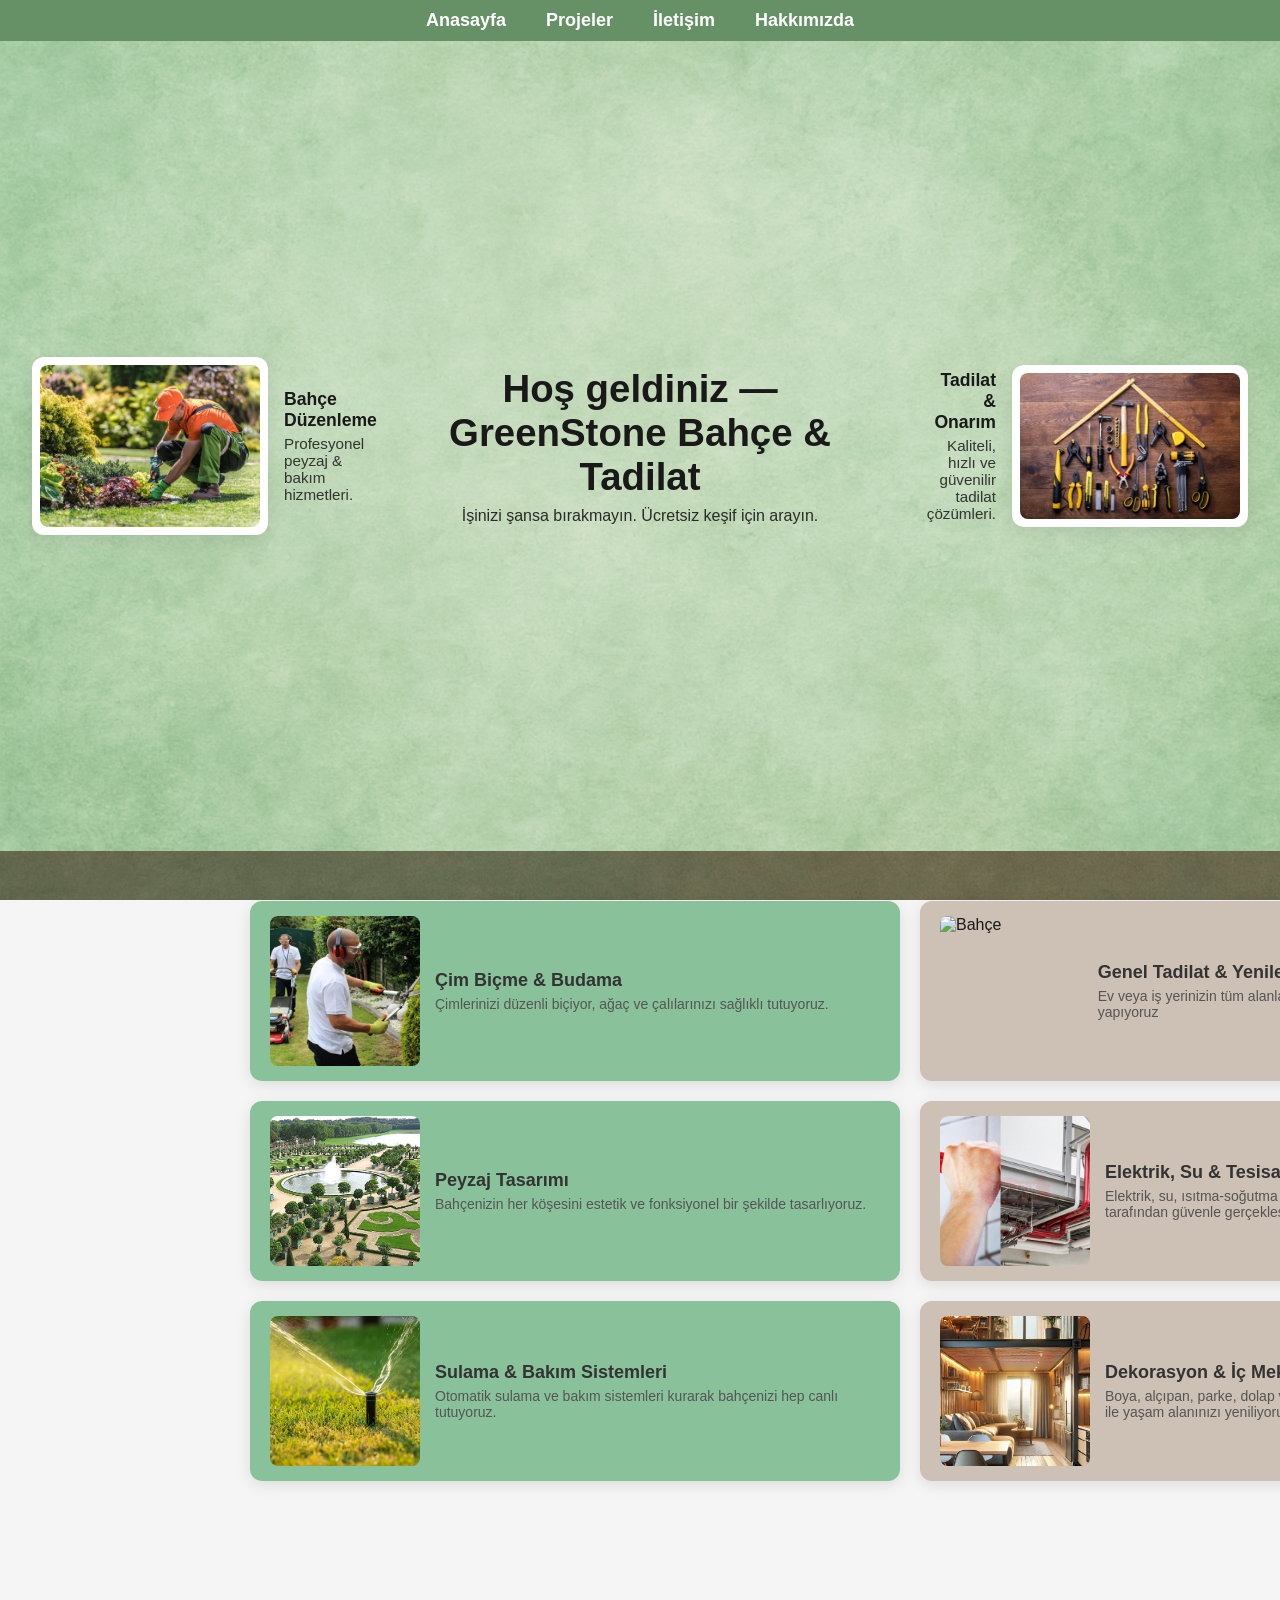
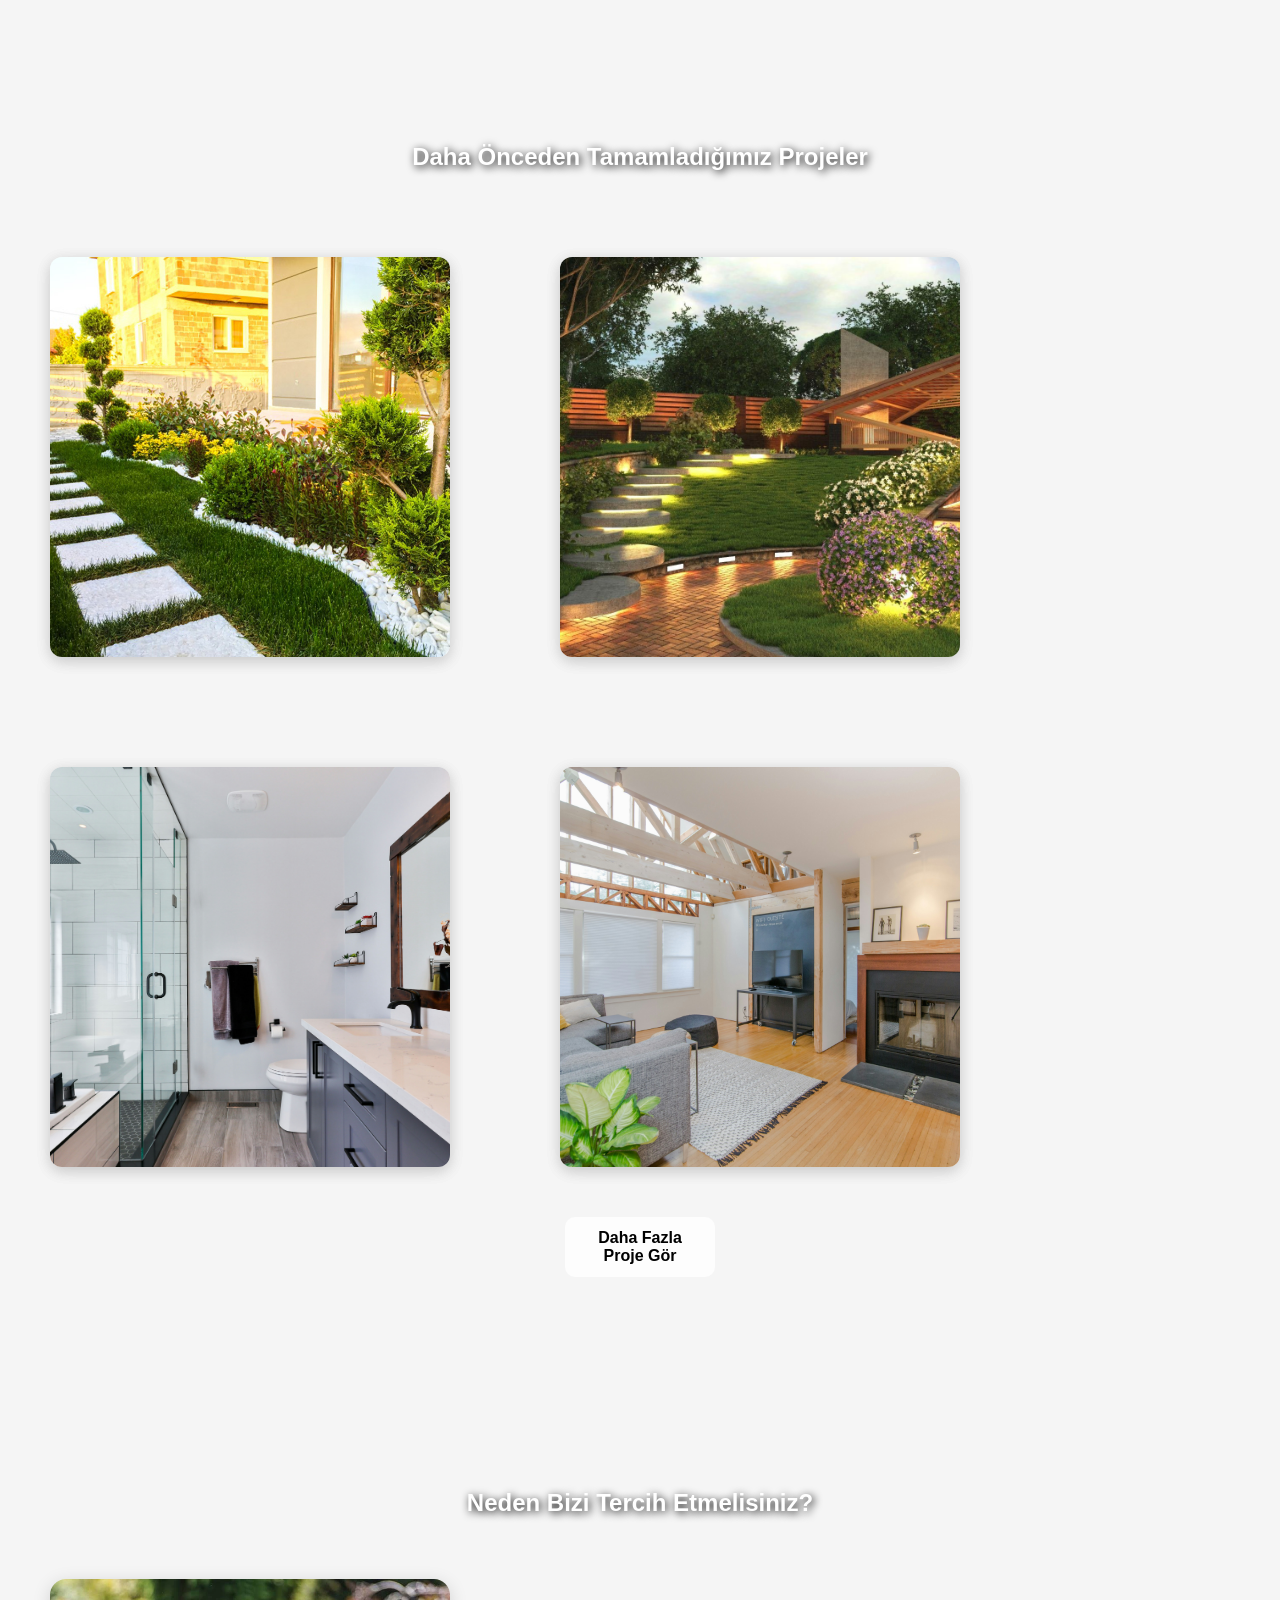
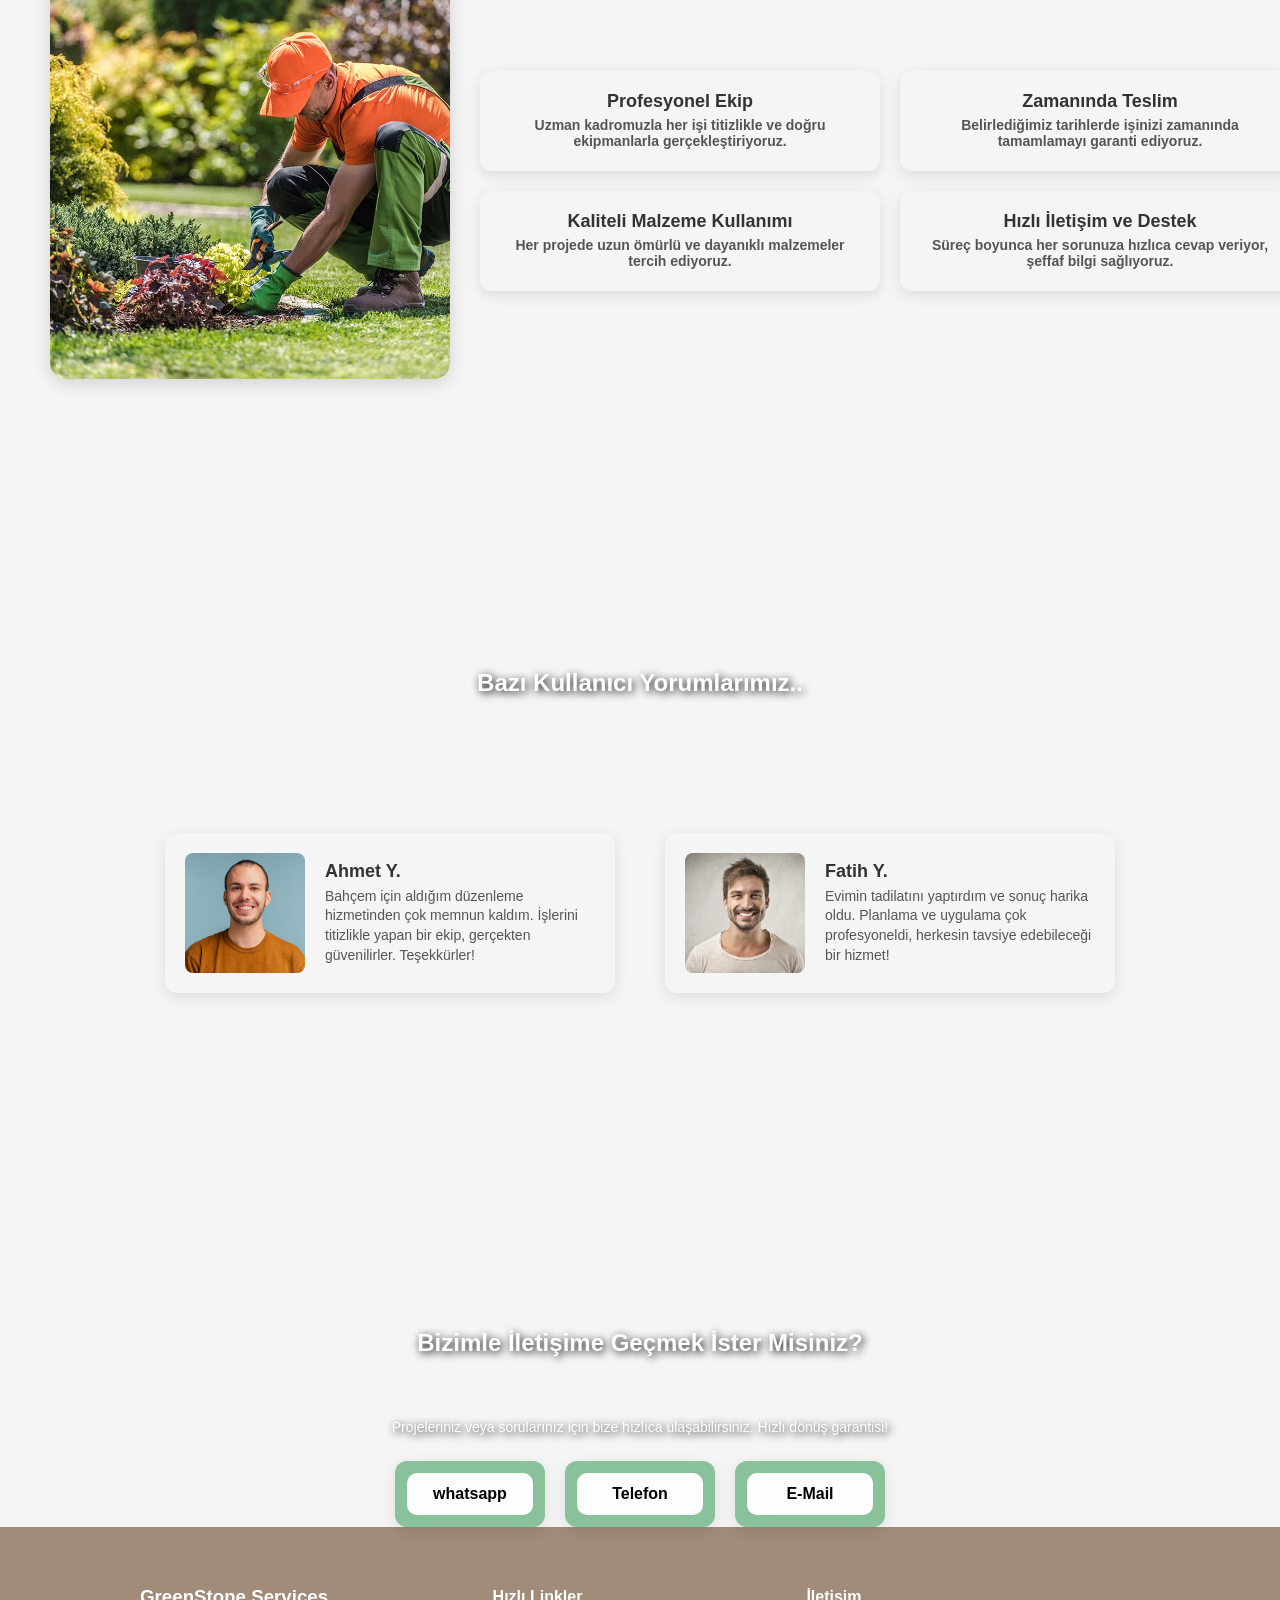
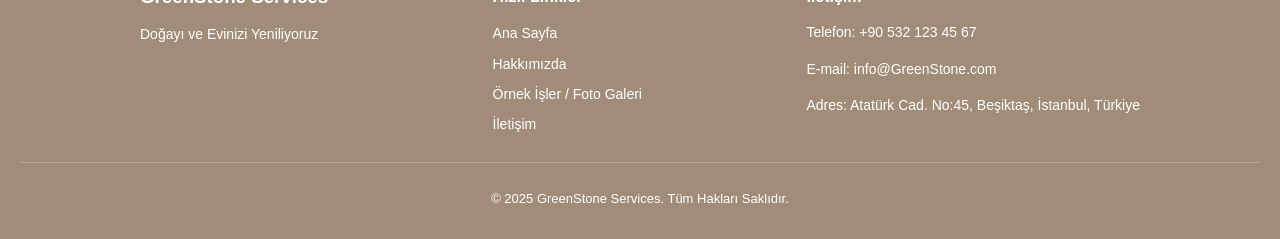
==== Bahcivanlik_Sitesi/index/index.html @ 568b159c "Bahcıvanlık Sitsi Versiyon_1" ====
<!DOCTYPE html>
<html lang="en">
<head>
    <meta charset="UTF-8">
    <meta name="viewport" content="width=device-width, initial-scale=1.0">
    <title>GreenStone Services</title>
    <link rel="stylesheet" href="https://cdnjs.cloudflare.com/ajax/libs/font-awesome/7.0.1/css/all.min.css">
    <link rel="icon" href="images/İcon.png" type="image/x-icon">
    <link rel="stylesheet" href="navigator_bar.css">
    <link rel="stylesheet" href="Giris.css">
    <link rel="stylesheet" href="hizmetler.css">
    <link rel="stylesheet" href="Projeler.css">
    <link rel="stylesheet" href="nedenbiz.css">
    <link rel="stylesheet" href="yorumlar.css">
    <link rel="stylesheet" href="iletisim.css">
    <style>
        body.vucut {
            
            background-image: url(images/AI_3.png);
            background-size: cover;
            background-position: center;
            background-repeat:repeat;
            background-attachment: fixed;
            margin: 0;
            font-family: 'Segoe UI', sans-serif;
            height: auto;      /* veya min-height: 100%; */
            overflow-y: auto;  /* dikey scroll aktif */
        }
        
        

        
        .site-footer {
            background-color: rgb(160, 140, 120); /* Açık kahve/gri ton */
            color: #fff;
            padding: 40px 20px 20px 20px;
            font-family: Arial, sans-serif;
        }

        .footer-container {
            display: flex;
            justify-content: space-between;
            flex-wrap: wrap;
            gap: 30px;
            max-width: 1000px;
            margin: 0 auto;
        }

        .footer-col h3, .footer-col h4 {
            margin-bottom: 15px;
        }
        .footer-col p, .footer-col li a {
            color: #fff;
            font-size: 14px;
            line-height: 1.6;
            text-decoration: none;
        }
        .footer-col ul {
            list-style: none;
            padding: 0;
        }
        .footer-col ul li {
            margin-bottom: 8px;
        }

        .footer-col ul li a:hover {
            color: rgb(34, 139, 34); /* Yeşil hover */
            transition: 0.3s;
        }

        .footer-bottom {
            text-align: center;
            margin-top: 10px;
            font-size: 13px;
            border-top: 1px solid rgba(255,255,255,0.2);
            padding-top: 15px;
        }
        


    
        @media (max-width: 768px) {
            .footer-container {
                flex-direction: column;
                align-items: center;
                text-align: center;
            }
        }

        @media (max-width: 768px) {
            .ana_menu {
                flex-direction: column;
                gap: 20px;
                padding: 20px;
            }
            .kutu_container {
                flex-direction: column;
                align-items: center;
            }
        }

        .giris_containerlar{
            display: flex;
            justify-content: space-between;
            padding: 50px 100px 50px 100px;
        }

        .resimler_giris{
            display: flex;
            width: 800px;
            background-color: black;
        }

        .resimler_giris img{
            width: 600px;
        }
        .resimler_giris p{
            font-size: 18px;
        }

        
        
        
        
    </style>
</head>
<body class="vucut">

    <header class="hero2">
    <div class="ana_menu_div">
        <nav class="ana_menu">
        <a href="index.html" class="ana_menu_linkler"> Anasayfa</a>
        <a href="urunler.html" class="ana_menu_linkler"> Projeler</a>
        <a href="siparis.html" class="ana_menu_linkler"> İletişim</a>
        <a href="hakkimizda.html" class="ana_menu_linkler"> Hakkımızda</a>
        </nav>
    </div>
    </header>

    <header class="hero">
    <div class="side side--left">
      <div class="image-wrap">
        <img src="images/Bahcıvan.png" alt="Sol fotoğraf">
      </div>
      <div class="text-wrap">
        <h2>Bahçe Düzenleme</h2>
        <p>Profesyonel peyzaj & bakım hizmetleri.</p>
      </div>
    </div>

    <div class="center-content">
      <!-- İsterseniz ortada logo veya welcome metni koyabilirsiniz -->
      <h1>Hoş geldiniz — GreenStone Bahçe & Tadilat</h1>
      <p>İşinizi şansa bırakmayın. Ücretsiz keşif için arayın.</p>
    </div>

    <div class="side side--right">
      <div class="text-wrap">
        <h2>Tadilat & Onarım</h2>
        <p>Kaliteli, hızlı ve güvenilir tadilat çözümleri.</p>
      </div>
      <div class="image-wrap">
        <img src="images/Tadilat_1.jpg" alt="Sağ fotoğraf">
      </div>
    </div>
  </header>
    
    
    <div class="hizmetler_container">

    
    <div class="hizmetler">
        <!-- Soldaki kartlar -->
        <div class="hizmet_karti">
            <img src="images/PeyzajBahce-Bakim-Hizmetleri.jpg" alt="Bahçe" class="hizmet_icon">
            <div class="hizmet_aciklama">
                <h3>Çim Biçme & Budama</h3>
                <p>Çimlerinizi düzenli biçiyor, ağaç ve çalılarınızı sağlıklı tutuyoruz.</p>
            </div>
        </div>

        <div class="hizmet_karti">
            <img src="images/PeyzajTasarım.jpg" alt="Tadilat" class="hizmet_icon">
            <div class="hizmet_aciklama">
                <h3>Peyzaj Tasarımı</h3>
                <p>Bahçenizin her köşesini estetik ve fonksiyonel bir şekilde tasarlıyoruz.</p>
            </div>
        </div>

        <div class="hizmet_karti">
            <img src="images/SulamaBakım.jpg" alt="Tasarım" class="hizmet_icon">
            <div class="hizmet_aciklama">
                <h3>Sulama & Bakım Sistemleri</h3>
                <p>Otomatik sulama ve bakım sistemleri kurarak bahçenizi hep canlı tutuyoruz.</p>
            </div>
        </div>
    </div>

    <div class="hizmetler2">
        <!-- Sağdaki kartlar -->
        <div class="hizmet_karti2">
            <img src="images/GenelTadilat.jpg" class="hizmet_icon" alt="Bahçe">
            <div class="hizmet_aciklama">
                <h3>Genel Tadilat & Yenileme</h3>
                <p>Ev veya iş yerinizin tüm alanlarında tadilat ve yenileme çalışmaları yapıyoruz</p>
            </div>
        </div>

        <div class="hizmet_karti2">
            <img src="images/ElektrikSuTesisat.jpg" class="hizmet_icon" alt="Tadilat">
            <div class="hizmet_aciklama">
                <h3>Elektrik, Su & Tesisat İşleri</h3>
                <p>Elektrik, su, ısıtma-soğutma ve diğer tesisat işleri profesyonel ekibimiz tarafından güvenle gerçekleştirilir.</p>
            </div>
        </div>

        <div class="hizmet_karti2">
            <img src="images/Dekorasyon & İç Mekan Düzenleme.jpg" class="hizmet_icon" alt="Tasarım">
            <div class="hizmet_aciklama">
                <h3>Dekorasyon & İç Mekan Düzenleme</h3>
                <p>Boya, alçıpan, parke, dolap ve raf montajı gibi iç mekan düzenlemeleri ile yaşam alanınızı yeniliyoruz.</p>
            </div>
        </div>
    </div>

    

</div>
    <div style="text-align: center;">
    <p class="dahaoncetamamladıgımız">Daha Önceden Tamamladığımız Projeler</p>
    </div>
    <div class="TamamlananProjeler">
        <div class="projeler">
            <img src="images/TamamlananProje_1.jpg" alt="">
        </div>
        <div class="projeler">
            <img src="images/Tamamlanan_Projeler_2.jpg" alt="">
        </div>
        <div class="projeler">
            <img src="images/Tamamlanan_Proje_3.jpg" alt="">
        </div>
        <div class="projeler">
            <img src="images/tamamlanan_Proje_4.jpg" alt="">
        </div>

    </div>
    <button class="fotogaleri_button">
        Daha Fazla Proje Gör
    </button>

    <div style="text-align: center;">
        <div class="nedenbiztxt">
            Neden Bizi Tercih Etmelisiniz?
        </div>
    </div>


    <div class="hizmet-alani">

    <div class="sol-resim">
        <img src="images/Bahcıvan.png" alt="">
    </div>

    <div class="orta-hizmetler">
        <div class="hizmet">
            <h3>Profesyonel Ekip</h3>
            <p>Uzman kadromuzla her işi titizlikle ve doğru ekipmanlarla gerçekleştiriyoruz.</p>
        </div>
        <div class="hizmet">
            <h3>Zamanında Teslim</h3>
            <p>Belirlediğimiz tarihlerde işinizi zamanında tamamlamayı garanti ediyoruz.</p>
        </div>
        <div class="hizmet">
            <h3>Kaliteli Malzeme Kullanımı</h3>
            <p>Her projede uzun ömürlü ve dayanıklı malzemeler tercih ediyoruz.</p>
        </div>
        <div class="hizmet">
            <h3>Hızlı İletişim ve Destek</h3>
            <p>Süreç boyunca her sorunuza hızlıca cevap veriyor, şeffaf bilgi sağlıyoruz.</p>
        </div>
    </div>

    <div class="sag-resim">
        <img src="images/tamirci2.jpg" alt="">
    </div>
     </div>

    <div style="text-align: center;">
        <div class="yorumlar_txt">
            <p>Bazı Kullanıcı Yorumlarımız..</p>
        </div>
    </div>

    <div class="yorum_Konteyner">
     
    <div class="yorumlar">
        <img src="images/Yorumcu1.png" alt="">
        <div class="yorumlar_aciklama">
            <h3>Ahmet Y.</h3>
            <p>Bahçem için aldığım düzenleme hizmetinden çok memnun kaldım. İşlerini titizlikle yapan bir ekip, gerçekten güvenilirler. Teşekkürler!</p>
        </div>
    </div>

    <div class="yorumlar">
        <img src="images/yorumcu2.jpg" alt="">
        <div class="yorumlar_aciklama">
            <h3>Fatih Y.</h3>
            <p>Evimin tadilatını yaptırdım ve sonuç harika oldu. Planlama ve uygulama çok profesyoneldi, herkesin tavsiye edebileceği bir hizmet!</p>
        </div>
    </div>

    </div>
    
    <div style="text-align: center;">
        <div class="yorumlar_txt">
            <p>Bizimle İletişime Geçmek İster Misiniz?</p>
        </div>   
    </div>
    <div style="text-align: center;">
        <div class="iletisimtxt">
            <p>Projeleriniz veya sorularınız için bize hızlıca ulaşabilirsiniz. Hızlı dönüş garantisi!</p>
        </div>   
    </div>
    <div class="butonlar_container">
        <div class="buton">
            <button class="iletisimbutonu"><a href=""><i class="fa-brands fa-whatsapp"></i>whatsapp</a></button>
        </div>
        <div class="buton">
            <button class="iletisimbutonu"><a href=""><i class="fa-solid fa-phone"></i>Telefon</a></button>
        </div>
        <div class="buton">
            <button class="iletisimbutonu"><a href=""><i class="fa-regular fa-envelope"></i>E-Mail </a> </button>
        </div>
    </div>  
    
    <footer class="site-footer">
    <div class="footer-container">

        <div class="footer-col">
            <h3>GreenStone Services</h3>
            <p>Doğayı ve Evinizi Yeniliyoruz</p>
        </div>

        <div class="footer-col">
            <h4>Hızlı Linkler</h4>
            <ul>
                <li><a href="#">Ana Sayfa</a></li>
                <li><a href="#">Hakkımızda</a></li>
                <li><a href="#">Örnek İşler / Foto Galeri</a></li>
                <li><a href="#">İletişim</a></li>
            </ul>
        </div>

        <div class="footer-col">
            <h4>İletişim</h4>
            <p>Telefon: +90 532 123 45 67</p>
            <p>E-mail: info@GreenStone.com</p>
            <p>Adres: Atatürk Cad. No:45, Beşiktaş, İstanbul, Türkiye</p>
        </div>

    </div>

    <div class="footer-bottom">
        <p>© 2025 GreenStone Services. Tüm Hakları Saklıdır.</p>
    </div>
</footer>

</body>
</html>
---- Bahcivanlik_Sitesi/index/navigator_bar.css ----
.hero2{
               
                background-color: rgb(102, 145, 102);
                width: 100%;
                background-size: cover;
                background-position: center;
                background-repeat: no-repeat;
        }
        .ana_menu_div {
        max-width: 1200px;  /* içerik genişliği */
        margin: 0 auto;     /* ortala */
        padding: 10px 0;    /* üst-alt boşluk */
        display: flex;
        justify-content: center;
        }

        .ana_menu {
        display: flex;
        gap: 40px;
        background: none;   /* tablo kutu arka planını kaldırdık */
        border: none;
        }

        .ana_menu_linkler {
        color: white;
        text-decoration: none;
        font-weight: bold;
        font-size: 18px;
        display: flex;
        align-items: center;
        gap: 8px;
        transition: color 0.3s;
        }

        .ana_menu_linkler:hover {
        color: green;
        }
---- Bahcivanlik_Sitesi/index/Giris.css ----
/* styles.css - temel stiller */
:root{
  --side-width: 320px; /* yan fotoğraf alanı genişliği (masaüstü) */
  --mobile-break: 820px;
  --hero-height: 90vh;
  --gap: 24px;
  --bg: #f5f5f5;
}

*{box-sizing: border-box}
body{
  margin:0;
  font-family: system-ui, -apple-system, "Segoe UI", Roboto, "Helvetica Neue", Arial;
  background: var(--bg);
  color: #191919;
}


/* Giriş bölümünün arka plan resmi */
.hero{
  display: grid;
  grid-template-columns: var(--side-width) 1fr var(--side-width);
  align-items: center;
  height: var(--hero-height);
  gap: var(--gap);
  padding: 2rem;

  /* ARKA PLAN: senin için üretilen yeşil doku */
  background-image: url(images/Giris\,AI.png);
  background-size: cover;
  background-position: center;
  background-repeat: no-repeat;
}


/* Ortadaki içerik */
.center-content{
  text-align: center;
  padding: 1rem;
}
.center-content h1{
  margin:0 0 .5rem 0;
  font-size: clamp(1.6rem, 3.5vw, 2.4rem);
}
.center-content p{ margin:0; opacity:.9 }

/* Her iki yanın ortak düzeni */
.side{
  display: flex;
  align-items: center;
  gap: 1rem;
  height: 100%;
}

/* Sol taraf: resim-sol, yazı-sağ olacak şekilde */
.side--left{
  justify-content: flex-start; /* solda başlat */
}
.side--right{
  justify-content: flex-end; /* sağda başlat */
  direction: ltr; /* metin yönü normal olsun */
}

/* Resim sarıcı: beyaz arka plan, biraz gölge, yuvarlatılmış köşe */
.image-wrap{
  background: #fff;
  padding: 8px;
  border-radius: 12px;
  box-shadow: 0 6px 20px rgba(0,0,0,0.08);
  display: inline-flex;
  align-items: center;
  justify-content: center;
  max-width: 100%;
}

/* Resmi boyutlandırma: kutunun genişliğine göre ayarlı */
.image-wrap img{
  display:block;
  width: 220px;         /* isterseniz küçültüp büyütün */
  height: auto;
  border-radius: 8px;
  object-fit: cover;
}

/* Yazı kutusu: ortalanmış ve metin sağ/sol hizası */
.side .text-wrap{
  max-width: calc(var(--side-width) - 140px);
}
.side--left .text-wrap{ text-align: left; }
.side--right .text-wrap{ text-align: right; }

/* Başlık/paragraf stilleri */
.side .text-wrap h2{ margin:0 0 .25rem 0; font-size: 1.1rem; }
.side .text-wrap p{ margin:0; font-size: .95rem; opacity:.85 }

/* Responsive: küçük ekranlarda foto + metin alt alta dizilir */
@media (max-width: 820px){
  .hero{
    grid-template-columns: 1fr;
    height: auto;
    gap: 1rem;
    padding: 1rem;
    align-items: stretch;
  }
  .side{
    flex-direction: column; /* resim üstte, yazı altta */
    text-align: center;
    justify-content: center;
    gap: .6rem;
    padding: .8rem 0;
  }
  .image-wrap img{ width: 60vw; max-width: 340px; }
  .side .text-wrap{ max-width: 100% }
  .side--right .text-wrap, .side--left .text-wrap{ text-align: center; }
  .center-content{ padding: 1.2rem 0; }
}
---- Bahcivanlik_Sitesi/index/hizmetler.css ----
.hero3{
        width: 100%;
        height: 100%;
        background-image: url(images/white-background.png) ;
    }
.hizmetler_container {
            display: flex;         /* iki sütunu yan yana hizalar */
            justify-content: space-between; /* solda ve sağda boşluk bırakır */
            margin: 50px 250px 50px 250px;          /* üst-alt boşluk */
            gap: 20px; 
                      /* sütunlar arası boşluk */
        }

        .hizmetler, .hizmetler2 {
            display: flex;
            flex-direction: column; /* kartlar alt alta */
            gap: 20px;              /* kartlar arası boşluk */
        }

        .hizmet_karti {
            display: flex;
            align-items: center;
            background-color: rgb(137, 193, 155);
            border-radius: 12px;
            padding: 15px 20px;
            width: 650px;
            box-shadow: 0 4px 15px rgba(0,0,0,0.1);
            transition: transform 0.3s;
        }
        .hizmet_karti2 {
            display: flex;
            align-items: center;
            background-color: rgb(205, 192, 180);
            border-radius: 12px;
            padding: 15px 20px;
            width: 650px;
            box-shadow: 0 4px 15px rgba(0,0,0,0.1);
            transition: transform 0.3s;
        }

        .hizmet_karti:hover, .hizmet_karti2:hover{
            transform: translateY(-5px);
        }
        .hizmet_icon {
            width: 150px;
            height: 150px;
            object-fit: cover;
            border-radius: 8px;
            margin-right: 15px;
        }

        .hizmet_aciklama h3 {
            margin: 0 0 5px 0;
            font-size: 18px;
            color: #333;
        }

        .hizmet_aciklama p {
            margin: 0;
            font-size: 14px;
            color: #555;
        }
---- Bahcivanlik_Sitesi/index/Projeler.css ----
.dahaoncetamamladıgımız{
            display: inline-block;
            padding: 12px 12px;
            color: white;
            font-size: 24px;
            font-weight: bold;
            text-shadow: 2px 2px 8px black;
            margin-top: 200px;
            
        }

        .TamamlananProjeler {
            display: flex;
            flex-wrap: wrap;       
            gap: 110px;            
            justify-content: flex-start; 
            margin: 50px;          
        }

        .projeler {  
            width: 400px;
            height: 400px;
            object-fit: cover;     
            border-radius: 12px;
            box-shadow: 0 4px 15px rgba(0,0,0,0.1);
            transition: transform 0.3s;
            cursor: pointer;       
        }
        .projeler img {  
            width: 400px;
            height: 400px;
            object-fit: cover;     
            border-radius: 12px;
            box-shadow: 0 4px 15px rgba(0,0,0,0.1);
            transition: transform 0.3s;
            cursor: pointer;       
        }

        .projeler:hover {
            transform: scale(1.05); 
        }

        .fotogaleri_button{
            
            display: block;       
            width: 150px;  
            background-color: rgb(253, 253, 253); 
            color: black;
            padding: 12px 24px;
            border: none;
            border-radius: 10px;
            font-size: 16px;
            font-weight: bolder;
            cursor: pointer;
            transition: all 0.3s ease;
            margin: 0 auto;
        }
        .fotogaleri_button:hover {
            background-color: #363a3b; 
            transform: translateY(-3px); 
            box-shadow: 0 5px 15px rgba(0,0,0,0.3); 
        }
---- Bahcivanlik_Sitesi/index/nedenbiz.css ----
.nedenbiztxt{
            display: inline-block;
            padding: 12px 12px;
            color: white;
            font-size: 24px;
            font-weight: bold;
            text-shadow: 2px 2px 8px black;
            margin-top: 200px;
            
            align-items: center;
            left: 50%;
        }

        .hizmet-alani {
            display: flex;
            justify-content: space-between;
            align-items: center;
            gap: 30px;
            margin: 50px;
        }

        
        .sol-resim img,
        .sag-resim img {
            width: 400px;
            height: 400px;
            object-fit: cover;
            border-radius: 16px;
            box-shadow: 0 4px 18px rgba(0,0,0,0.15);
        }

       
        .orta-hizmetler {
            display: grid;
            grid-template-columns: repeat(2, 1fr); /* 2x2 düzen */
            gap: 20px;
        }

        .hizmet {
            background: #f5f5f5;
            padding: 20px;
            width: 400px;
            height: 100px;
            border-radius: 12px;
            text-align: center;
            font-weight: bold;
            box-shadow: 0 4px 15px rgba(0,0,0,0.1);
            transition: 0.3s;
        }
        .hizmet h3{
            margin: 0 0 5px 0;
            font-size: 18px;
            color: #333;
        }
        .hizmet p{
            margin: 0;
            font-size: 14px;
            color: #555;
        }

        .hizmet:hover {
            transform: scale(1.07);
        }
---- Bahcivanlik_Sitesi/index/yorumlar.css ----
.yorumlar_txt{
            display: inline-block;
            padding: 12px 12px;
            color: white;
            font-size: 24px;
            font-weight: bold;
            text-shadow: 2px 2px 8px black;
            margin-top: 200px;
            align-items: center;
            left: 50%;
        }
        .yorum_Konteyner {
            display: flex;
            flex-wrap: wrap;
            justify-content: center; /* Ortaya getirir */
            gap: 50px;               /* Yorumlar arası boşluk */
            margin: 100px auto;
        }

        .yorumlar {
            display: flex;
            align-items: center;     /* Resim ve yazıyı hizalar */
            gap: 20px;
            width: 450px;
            padding: 20px;
            border-radius: 12px;
            background: #f5f5f5;
            box-shadow: 0 4px 15px rgba(0,0,0,0.1);
        }

        .yorumlar img {
            width: 120px;
            height: 120px;
            object-fit: cover;
            border-radius: 8px;
        }

        .yorumlar_aciklama h3 {
            margin: 0 0 5px 0;
            font-size: 18px;
            font-weight: bold;
            color: #333;
        }

        .yorumlar_aciklama p {
            margin: 0;
            font-size: 14px;
            color: #555;
            line-height: 1.4;
        }
---- Bahcivanlik_Sitesi/index/iletisim.css ----
.iletisimtxt{
            display: inline-block;
            padding: 12px 12px;
            color: white;
            font-size: 14px;
            font-weight:normal;
            text-shadow: 2px 2px 8px black;
            margin-top: 0px;
            align-items: center;
            left: 50%;
        }
        .butonlar_container{
            display: flex;
            flex-wrap: wrap ;
            gap: 20px;
            justify-content: center;
        }
        .buton{
            display: flex;
            align-items: center;
            background-color: rgb(137, 193, 155);
            border-radius: 12px;
            padding: 12px 12px;
            width: 150px;
            box-shadow: 0 4px 15px rgba(0,0,0,0.1);
            transition: transform 0.3s;
        }
        
        .iletisimbutonu{
            display: block;       
            width: 150px;  
            background-color: rgb(253, 253, 253); 
            color: black;
            padding: 12px 24px;
            border: none;
            border-radius: 10px;
            font-size: 16px;
            font-weight: bolder;
            cursor: pointer;
            transition: all 0.3s ease;
            margin: 0 auto;
        }

        .iletisimbutonu a{
            text-decoration: none;
            color: black;
        }

        .iletisimbutonu:hover{
            transform: scale(1.07);
        }
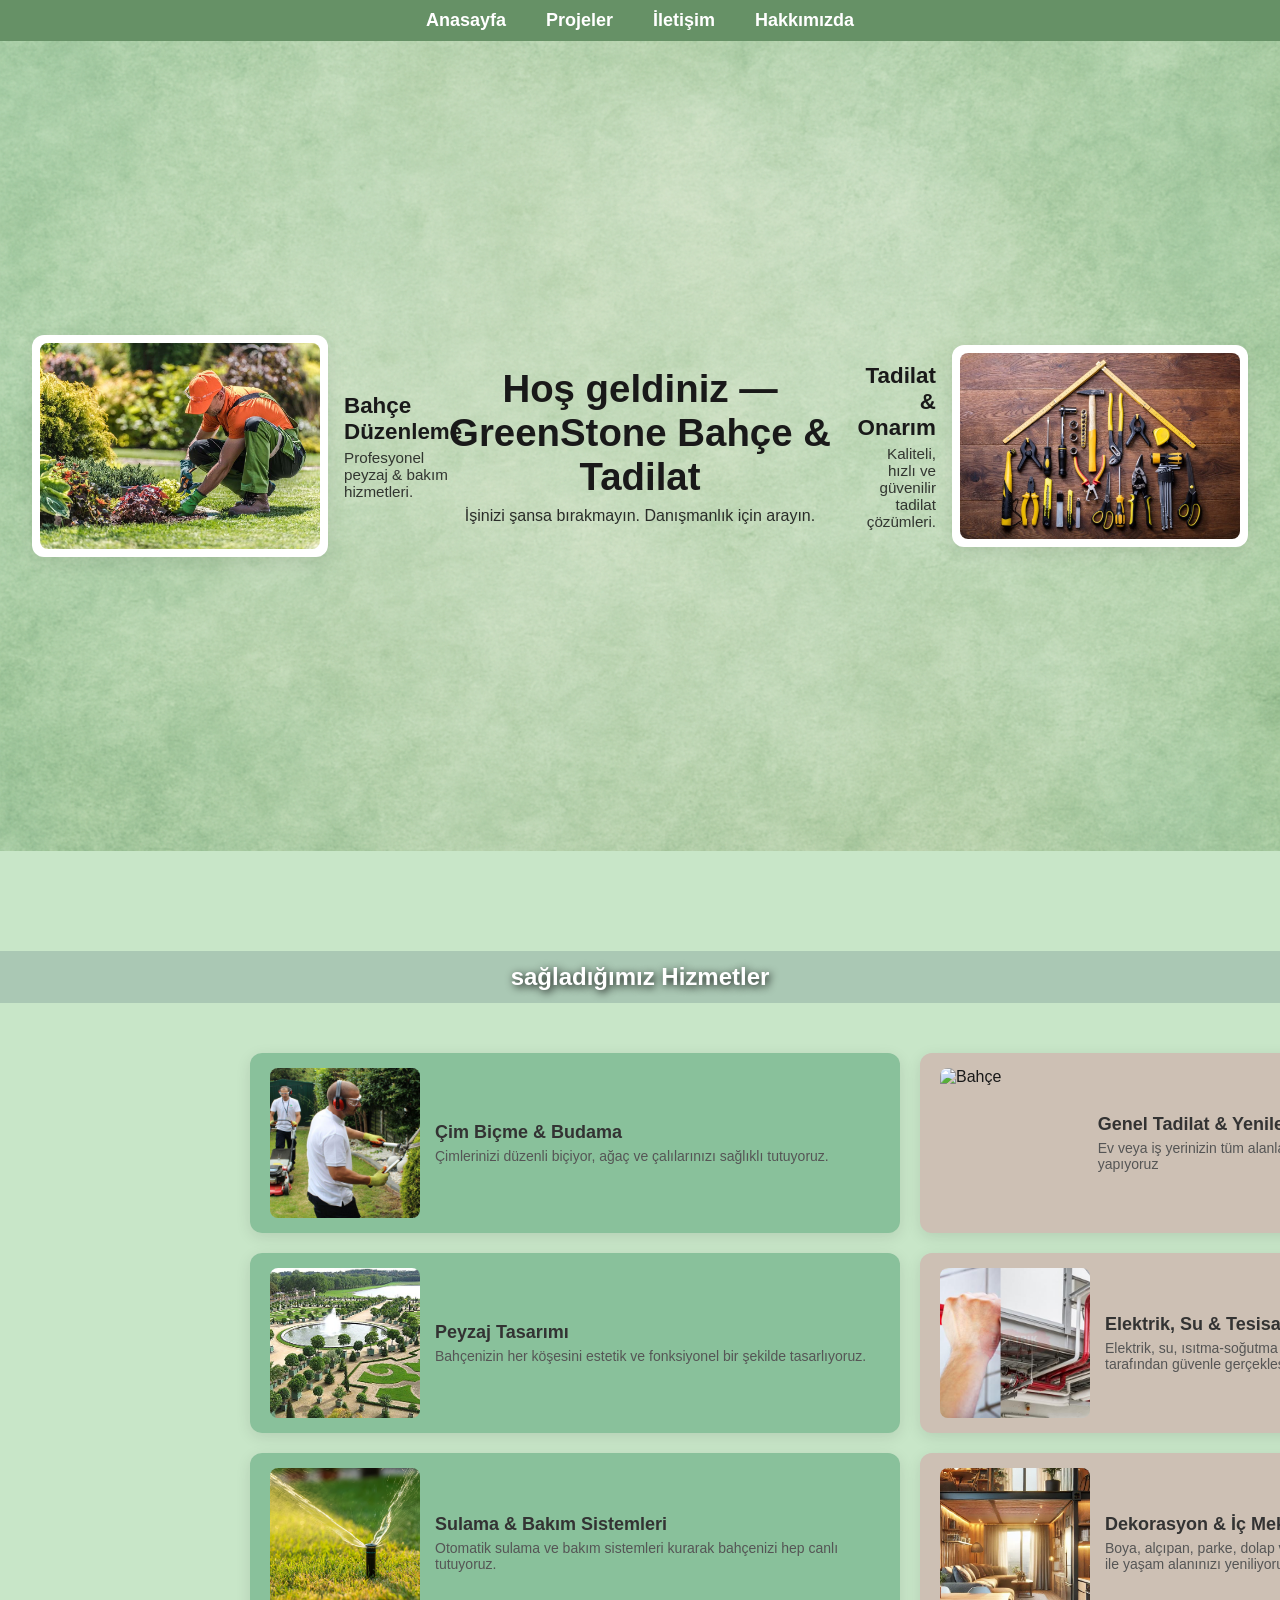
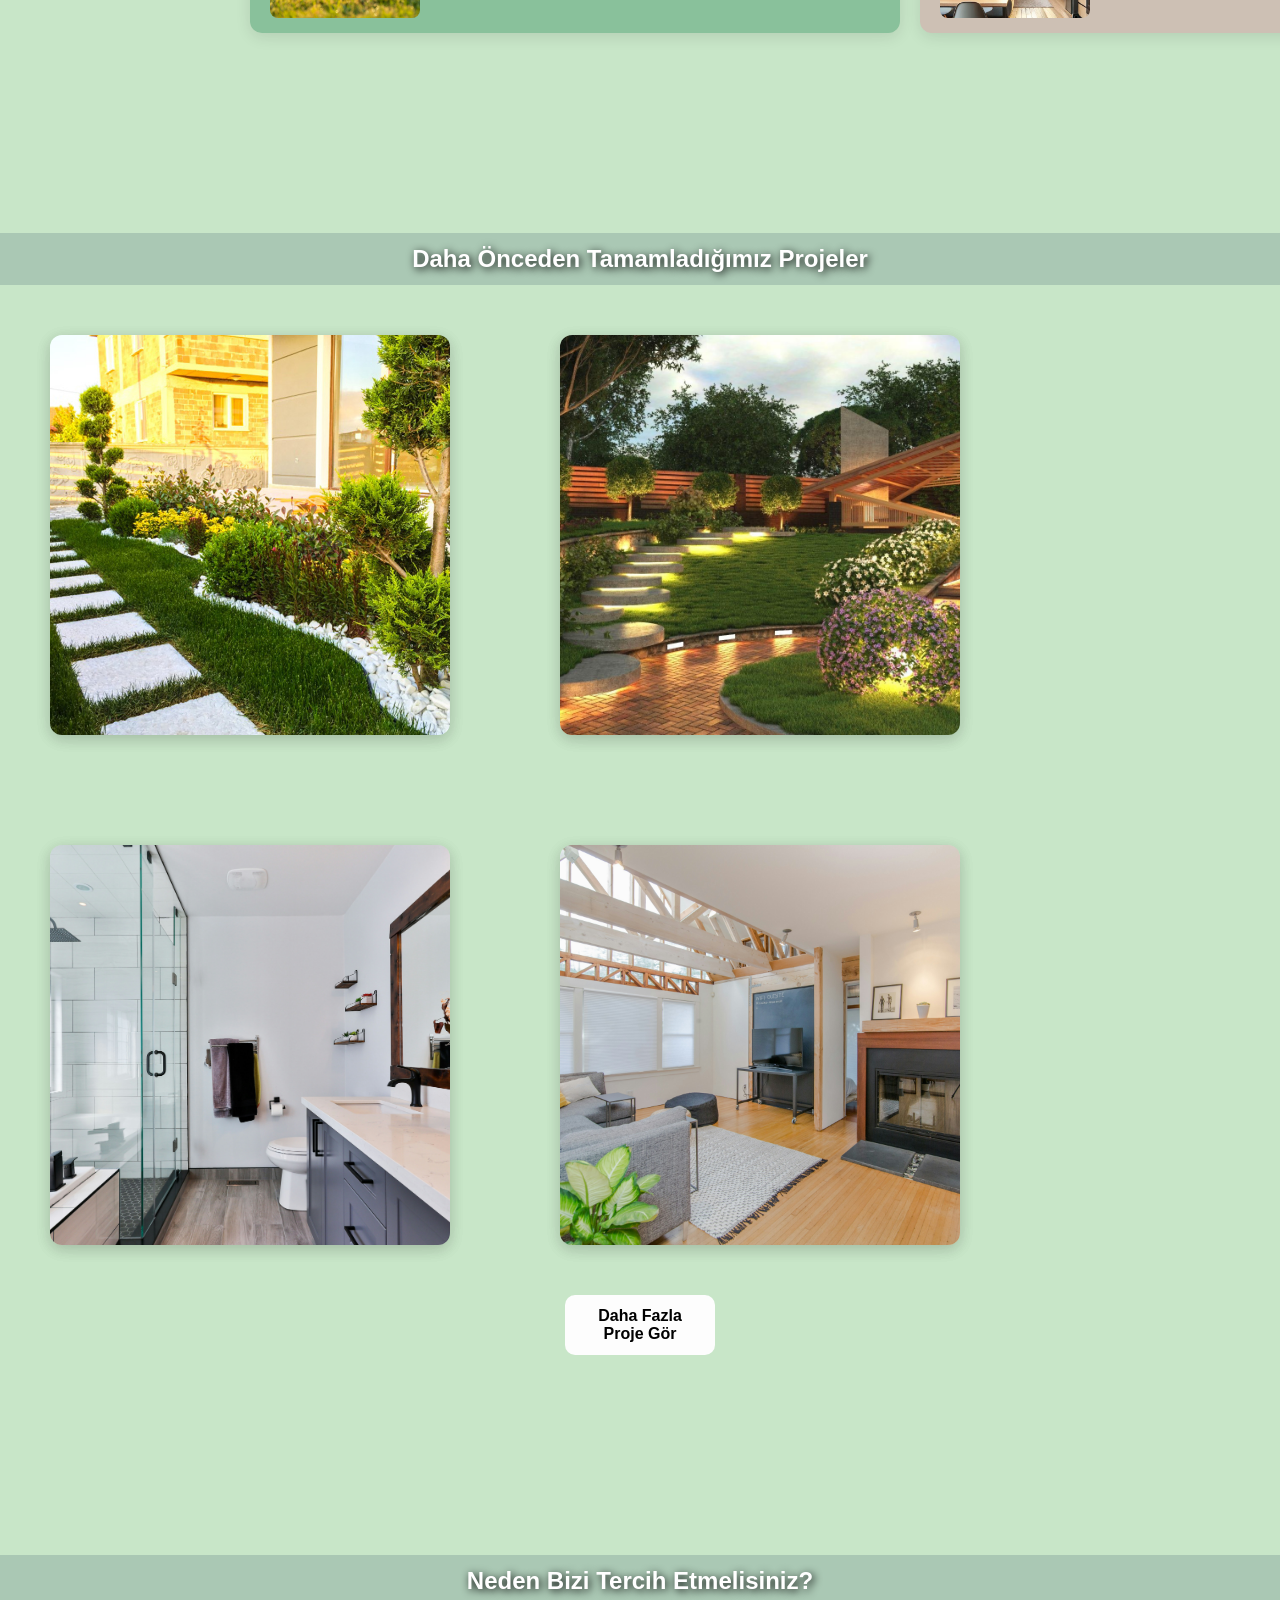
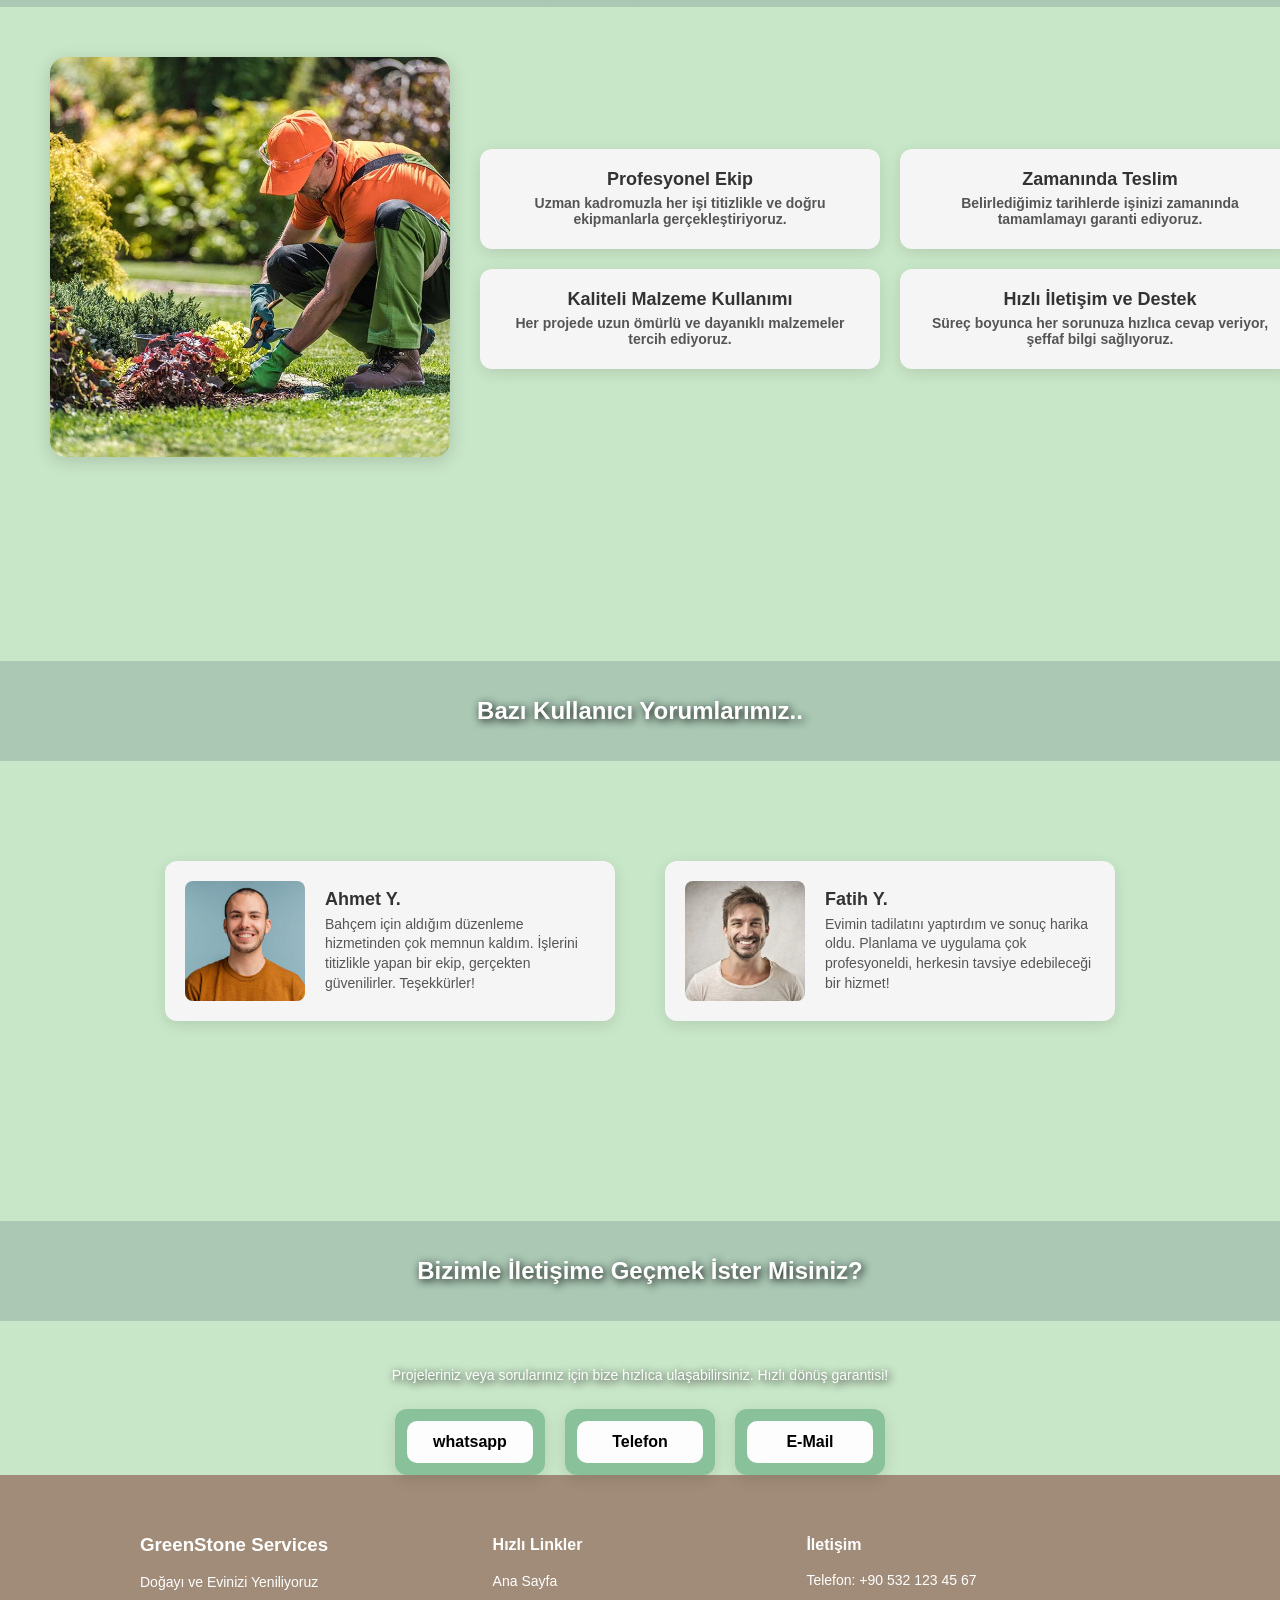
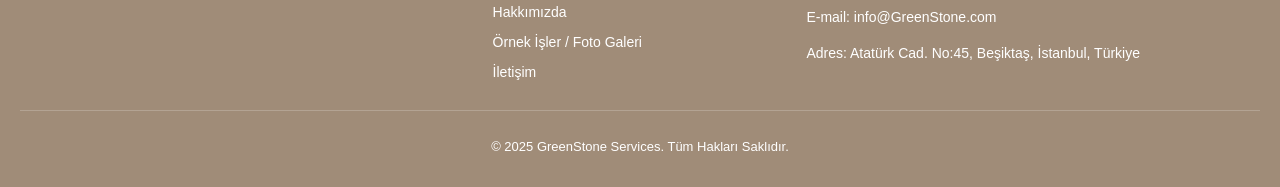
==== commit 8e009f16: "Site Versiyon 2" ====
--- a/Bahcivanlik_Sitesi/index/index.html
+++ b/Bahcivanlik_Sitesi/index/index.html
@@ -6,17 +6,17 @@
     <title>GreenStone Services</title>
     <link rel="stylesheet" href="https://cdnjs.cloudflare.com/ajax/libs/font-awesome/7.0.1/css/all.min.css">
     <link rel="icon" href="images/İcon.png" type="image/x-icon">
-    <link rel="stylesheet" href="navigator_bar.css">
-    <link rel="stylesheet" href="Giris.css">
-    <link rel="stylesheet" href="hizmetler.css">
-    <link rel="stylesheet" href="Projeler.css">
-    <link rel="stylesheet" href="nedenbiz.css">
-    <link rel="stylesheet" href="yorumlar.css">
-    <link rel="stylesheet" href="iletisim.css">
+    <link rel="stylesheet" href="assets/Giris.css">
+    <link rel="stylesheet" href="assets/yorumlar.css">
+    <link rel="stylesheet" href="assets/Projeler.css">
+    <link rel="stylesheet" href="assets/navigator_bar.css">
+    <link rel="stylesheet" href="assets/iletisim.css">
+    <link rel="stylesheet" href="assets/hizmetler.css">
+    <link rel="stylesheet" href="assets/nedenbiz.css">
     <style>
         body.vucut {
             
-            background-image: url(images/AI_3.png);
+            background-color: rgb(200, 230, 200);
             background-size: cover;
             background-position: center;
             background-repeat:repeat;
@@ -137,7 +137,7 @@
     </div>
     </header>
 
-    <header class="hero">
+    <header class="hero" style="background-image: url(images/Giris\,AI.png);">
     <div class="side side--left">
       <div class="image-wrap">
         <img src="images/Bahcıvan.png" alt="Sol fotoğraf">
@@ -151,7 +151,7 @@
     <div class="center-content">
       <!-- İsterseniz ortada logo veya welcome metni koyabilirsiniz -->
       <h1>Hoş geldiniz — GreenStone Bahçe & Tadilat</h1>
-      <p>İşinizi şansa bırakmayın. Ücretsiz keşif için arayın.</p>
+      <p>İşinizi şansa bırakmayın. Danışmanlık için arayın.</p>
     </div>
 
     <div class="side side--right">
@@ -165,7 +165,9 @@
     </div>
   </header>
     
-    
+    <div style="text-align: center;">
+        <div class="hizmetlertxt">sağladığımız Hizmetler</div>  
+    </div>
     <div class="hizmetler_container">
 
     
@@ -249,7 +251,7 @@
     </button>
 
     <div style="text-align: center;">
-        <div class="nedenbiztxt">
+        <div class="nedenbiztxt" >
             Neden Bizi Tercih Etmelisiniz?
         </div>
     </div>
@@ -323,7 +325,7 @@
     </div>
     <div class="butonlar_container">
         <div class="buton">
-            <button class="iletisimbutonu"><a href=""><i class="fa-brands fa-whatsapp"></i>whatsapp</a></button>
+            <button class="iletisimbutonu" style="padding: 12px 12px 12px 12px;"><a href=""><i class="fa-brands fa-whatsapp"></i>whatsapp</a></button>
         </div>
         <div class="buton">
             <button class="iletisimbutonu"><a href=""><i class="fa-solid fa-phone"></i>Telefon</a></button>
@@ -344,8 +346,8 @@
         <div class="footer-col">
             <h4>Hızlı Linkler</h4>
             <ul>
-                <li><a href="#">Ana Sayfa</a></li>
-                <li><a href="#">Hakkımızda</a></li>
+                <li><a href="index.html">Ana Sayfa</a></li>
+                <li><a href="hakkimizda.html">Hakkımızda</a></li>
                 <li><a href="#">Örnek İşler / Foto Galeri</a></li>
                 <li><a href="#">İletişim</a></li>
             </ul>
--- a/Bahcivanlik_Sitesi/index/assets/Giris.css
+++ b/Bahcivanlik_Sitesi/index/assets/Giris.css
@@ -0,0 +1,115 @@
+/* styles.css - temel stiller */
+:root{
+  --side-width: 320px; /* yan fotoğraf alanı genişliği (masaüstü) */
+  --mobile-break: 820px;
+  --hero-height: 90vh;
+  --gap: 24px;
+  --bg: #f5f5f5;
+}
+
+*{box-sizing: border-box}
+body{
+  margin:0;
+  font-family: system-ui, -apple-system, "Segoe UI", Roboto, "Helvetica Neue", Arial;
+  background: var(--bg);
+  color: #191919;
+}
+
+
+/* Giriş bölümünün arka plan resmi */
+.hero{
+  display: grid;
+  grid-template-columns: var(--side-width) 1fr var(--side-width);
+  align-items: center;
+  height: var(--hero-height);
+  gap: var(--gap);
+  padding: 2rem;
+
+  /* ARKA PLAN: senin için üretilen yeşil doku */
+  background-image: url(images); /*İNDEX ÜZERİNDEN AYARLANDI*/
+  background-size: cover;
+  background-position: center;
+  background-repeat: no-repeat;
+}
+
+
+/* Ortadaki içerik */
+.center-content{
+  text-align: center;
+  padding: 1rem;
+}
+.center-content h1{
+  margin:0 0 .5rem 0;
+  font-size: clamp(1.6rem, 3.5vw, 2.4rem);
+}
+.center-content p{ margin:0; opacity:.9 }
+
+/* Her iki yanın ortak düzeni */
+.side{
+  display: flex;
+  align-items: center;
+  gap: 1rem;
+  height: 100%;
+}
+
+/* Sol taraf: resim-sol, yazı-sağ olacak şekilde */
+.side--left{
+  justify-content: flex-start; /* solda başlat */
+}
+.side--right{
+  justify-content: flex-end; /* sağda başlat */
+  direction: ltr; /* metin yönü normal olsun */
+}
+
+/* Resim sarıcı: beyaz arka plan, biraz gölge, yuvarlatılmış köşe */
+.image-wrap{
+  background: #fff;
+  padding: 8px;
+  border-radius: 12px;
+  box-shadow: 0 6px 20px rgba(0,0,0,0.08);
+  display: inline-flex;
+  align-items: center;
+  justify-content: center;
+  max-width: 100%;
+}
+
+/* Resmi boyutlandırma: kutunun genişliğine göre ayarlı */
+.image-wrap img{
+  width: 280px;
+  height: auto;
+  border-radius: 8px;
+  object-fit: cover;
+}
+
+/* Yazı kutusu: ortalanmış ve metin sağ/sol hizası */
+.side .text-wrap{
+  max-width: calc(var(--side-width) - 140px);
+}
+.side--left .text-wrap{ text-align: left; }
+.side--right .text-wrap{ text-align: right; }
+
+/* Başlık/paragraf stilleri */
+.side .text-wrap h2{ margin:0 0 .25rem 0; font-size: 1.4rem; }
+.side .text-wrap p{ margin:0; font-size: .95rem; opacity:.85 }
+
+/* Responsive: küçük ekranlarda foto + metin alt alta dizilir */
+@media (max-width: 820px){
+  .hero{
+    grid-template-columns: 1fr;
+    height: auto;
+    gap: 1rem;
+    padding: 1rem;
+    align-items: stretch;
+  }
+  .side{
+    flex-direction: column; /* resim üstte, yazı altta */
+    text-align: center;
+    justify-content: center;
+    gap: .6rem;
+    padding: .8rem 0;
+  }
+  .image-wrap img{ width: 60vw; max-width: 340px; }
+  .side .text-wrap{ max-width: 100% }
+  .side--right .text-wrap, .side--left .text-wrap{ text-align: center; }
+  .center-content{ padding: 1.2rem 0; }
+}
--- a/Bahcivanlik_Sitesi/index/assets/yorumlar.css
+++ b/Bahcivanlik_Sitesi/index/assets/yorumlar.css
@@ -0,0 +1,51 @@
+.yorumlar_txt{
+            display: block;
+            padding: 12px 12px 12px 12px;
+            color: white;
+            font-size: 24px;
+            font-weight: bold;
+            text-shadow: 2px 2px 8px black;
+            background-color: rgb(170, 200, 180);
+            margin-top: 200px;
+           
+            
+        }
+        .yorum_Konteyner {
+            display: flex;
+            flex-wrap: wrap;
+            justify-content: center; /* Ortaya getirir */
+            gap: 50px;               /* Yorumlar arası boşluk */
+            margin: 100px auto;
+        }
+
+        .yorumlar {
+            display: flex;
+            align-items: center;     /* Resim ve yazıyı hizalar */
+            gap: 20px;
+            width: 450px;
+            padding: 20px;
+            border-radius: 12px;
+            background: #f5f5f5;
+            box-shadow: 0 4px 15px rgba(0,0,0,0.1);
+        }
+
+        .yorumlar img {
+            width: 120px;
+            height: 120px;
+            object-fit: cover;
+            border-radius: 8px;
+        }
+
+        .yorumlar_aciklama h3 {
+            margin: 0 0 5px 0;
+            font-size: 18px;
+            font-weight: bold;
+            color: #333;
+        }
+
+        .yorumlar_aciklama p {
+            margin: 0;
+            font-size: 14px;
+            color: #555;
+            line-height: 1.4;
+        }
--- a/Bahcivanlik_Sitesi/index/assets/Projeler.css
+++ b/Bahcivanlik_Sitesi/index/assets/Projeler.css
@@ -0,0 +1,63 @@
+.dahaoncetamamladıgımız{
+            display: block;
+            padding: 12px 12px;
+            color: white;
+            font-size: 24px;
+            font-weight: bold;
+            text-shadow: 2px 2px 8px black;
+            background-color: rgb(170, 200, 180);
+            margin-top: 200px;
+            
+        }
+
+        .TamamlananProjeler {
+            display: flex;
+            flex-wrap: wrap;       
+            gap: 110px;            
+            justify-content: flex-start; 
+            margin: 50px;          
+        }
+
+        .projeler {  
+            width: 400px;
+            height: 400px;
+            object-fit: cover;     
+            border-radius: 12px;
+            box-shadow: 0 4px 15px rgba(0,0,0,0.1);
+            transition: transform 0.3s;
+            cursor: pointer;       
+        }
+        .projeler img {  
+            width: 400px;
+            height: 400px;
+            object-fit: cover;     
+            border-radius: 12px;
+            box-shadow: 0 4px 15px rgba(0,0,0,0.1);
+            transition: transform 0.3s;
+            cursor: pointer;       
+        }
+
+        .projeler:hover {
+            transform: scale(1.05); 
+        }
+
+        .fotogaleri_button{
+            
+            display: block;       
+            width: 150px;  
+            background-color: rgb(253, 253, 253); 
+            color: black;
+            padding: 12px 24px;
+            border: none;
+            border-radius: 10px;
+            font-size: 16px;
+            font-weight: bolder;
+            cursor: pointer;
+            transition: all 0.3s ease;
+            margin: 0 auto;
+        }
+        .fotogaleri_button:hover {
+            background-color: #363a3b; 
+            transform: translateY(-3px); 
+            box-shadow: 0 5px 15px rgba(0,0,0,0.3); 
+        }
--- a/Bahcivanlik_Sitesi/index/assets/navigator_bar.css
+++ b/Bahcivanlik_Sitesi/index/assets/navigator_bar.css
@@ -0,0 +1,38 @@
+
+        .hero2{
+               
+                background-color: rgb(102, 145, 102);
+                width: 100%;
+                background-size: cover;
+                background-position: center;
+                background-repeat: no-repeat;
+        }
+        .ana_menu_div {
+        max-width: 1200px;  /* içerik genişliği */
+        margin: 0 auto;     /* ortala */
+        padding: 10px 0;    /* üst-alt boşluk */
+        display: flex;
+        justify-content: center;
+        }
+
+        .ana_menu {
+        display: flex;
+        gap: 40px;
+        background: none;   /* tablo kutu arka planını kaldırdık */
+        border: none;
+        }
+
+        .ana_menu_linkler {
+        color: white;
+        text-decoration: none;
+        font-weight: bold;
+        font-size: 18px;
+        display: flex;
+        align-items: center;
+        gap: 8px;
+        transition: color 0.3s;
+        }
+
+        .ana_menu_linkler:hover {
+        color: green;
+        }
--- a/Bahcivanlik_Sitesi/index/assets/iletisim.css
+++ b/Bahcivanlik_Sitesi/index/assets/iletisim.css
@@ -0,0 +1,52 @@
+.iletisimtxt{
+            display: inline-block;
+            padding: 12px 12px;
+            color: white;
+            font-size: 14px;
+            font-weight:normal;
+            text-shadow: 2px 2px 8px black;
+            margin-top: 0px;
+            align-items: center;
+            left: 50%;
+            margin-top: 20px;
+        }
+        .butonlar_container{
+            display: flex;
+            flex-wrap: wrap ;
+            gap: 20px;
+            justify-content: center;
+        }
+        .buton{
+            display: flex;
+            align-items: center;
+            background-color: rgb(137, 193, 155);
+            border-radius: 12px;
+            padding: 12px 12px;
+            width: 150px;
+            box-shadow: 0 4px 15px rgba(0,0,0,0.1);
+            transition: transform 0.3s;
+        }
+        
+        .iletisimbutonu{
+            display: block;       
+            width: 150px;  
+            background-color: rgb(253, 253, 253); 
+            color: black;
+            padding: 12px 24px;
+            border: none;
+            border-radius: 10px;
+            font-size: 16px;
+            font-weight: bolder;
+            cursor: pointer;
+            transition: all 0.3s ease;
+            margin: 0 auto;
+        }
+
+        .iletisimbutonu a{
+            text-decoration: none;
+            color: black;
+        }
+
+        .iletisimbutonu:hover{
+            transform: scale(1.07);
+        }
--- a/Bahcivanlik_Sitesi/index/assets/hizmetler.css
+++ b/Bahcivanlik_Sitesi/index/assets/hizmetler.css
@@ -0,0 +1,69 @@
+
+        .hizmetlertxt{
+            display: block;
+            padding: 12px 12px;
+            color: white;
+            font-size: 24px;
+            font-weight: bold;
+            text-shadow: 2px 2px 8px black;
+            background-color: rgb(170, 200, 180);
+            margin-top: 100px;
+
+        }   
+        .hizmetler_container {
+            display: flex;         /* iki sütunu yan yana hizalar */
+            justify-content: space-between; /* solda ve sağda boşluk bırakır */
+            margin: 50px 250px 50px 250px;          /* üst-alt boşluk */
+            gap: 20px; 
+                            /* sütunlar arası boşluk */
+            }
+
+        .hizmetler, .hizmetler2 {
+            display: flex;
+            flex-direction: column; /* kartlar alt alta */
+            gap: 20px;              /* kartlar arası boşluk */
+        }
+
+        .hizmet_karti {
+            display: flex;
+            align-items: center;
+            background-color: rgb(137, 193, 155);
+            border-radius: 12px;
+            padding: 15px 20px;
+            width: 650px;
+            box-shadow: 0 4px 15px rgba(0,0,0,0.1);
+            transition: transform 0.3s;
+        }
+        .hizmet_karti2 {
+            display: flex;
+            align-items: center;
+            background-color: rgb(205, 192, 180);
+            border-radius: 12px;
+            padding: 15px 20px;
+            width: 650px;
+            box-shadow: 0 4px 15px rgba(0,0,0,0.1);
+            transition: transform 0.3s;
+        }
+
+        .hizmet_karti:hover, .hizmet_karti2:hover{
+            transform: translateY(-5px);
+        }
+        .hizmet_icon {
+            width: 150px;
+            height: 150px;
+            object-fit: cover;
+            border-radius: 8px;
+            margin-right: 15px;
+        }
+
+        .hizmet_aciklama h3 {
+            margin: 0 0 5px 0;
+            font-size: 18px;
+            color: #333;
+        }
+
+        .hizmet_aciklama p {
+            margin: 0;
+            font-size: 14px;
+            color: #555;
+        }
--- a/Bahcivanlik_Sitesi/index/assets/nedenbiz.css
+++ b/Bahcivanlik_Sitesi/index/assets/nedenbiz.css
@@ -0,0 +1,64 @@
+        .nedenbiztxt{
+            display: block;
+            padding: 12px 12px;
+            color: white;
+            font-size: 24px;
+            font-weight: bold;
+            text-shadow: 2px 2px 8px black;
+            margin-top: 200px;
+            background-color: rgb(170, 200, 180);
+            
+            align-items: center;
+            left: 50%;
+        }
+
+        .hizmet-alani {
+            display: flex;
+            justify-content: space-between;
+            align-items: center;
+            gap: 30px;
+            margin: 50px;
+        }
+
+        
+        .sol-resim img,
+        .sag-resim img {
+            width: 400px;
+            height: 400px;
+            object-fit: cover;
+            border-radius: 16px;
+            box-shadow: 0 4px 18px rgba(0,0,0,0.15);
+        }
+
+       
+        .orta-hizmetler {
+            display: grid;
+            grid-template-columns: repeat(2, 1fr); /* 2x2 düzen */
+            gap: 20px;
+        }
+
+        .hizmet {
+            background: #f5f5f5;
+            padding: 20px;
+            width: 400px;
+            height: 100px;
+            border-radius: 12px;
+            text-align: center;
+            font-weight: bold;
+            box-shadow: 0 4px 15px rgba(0,0,0,0.1);
+            transition: 0.3s;
+        }
+        .hizmet h3{
+            margin: 0 0 5px 0;
+            font-size: 18px;
+            color: #333;
+        }
+        .hizmet p{
+            margin: 0;
+            font-size: 14px;
+            color: #555;
+        }
+
+        .hizmet:hover {
+            transform: scale(1.07);
+        }
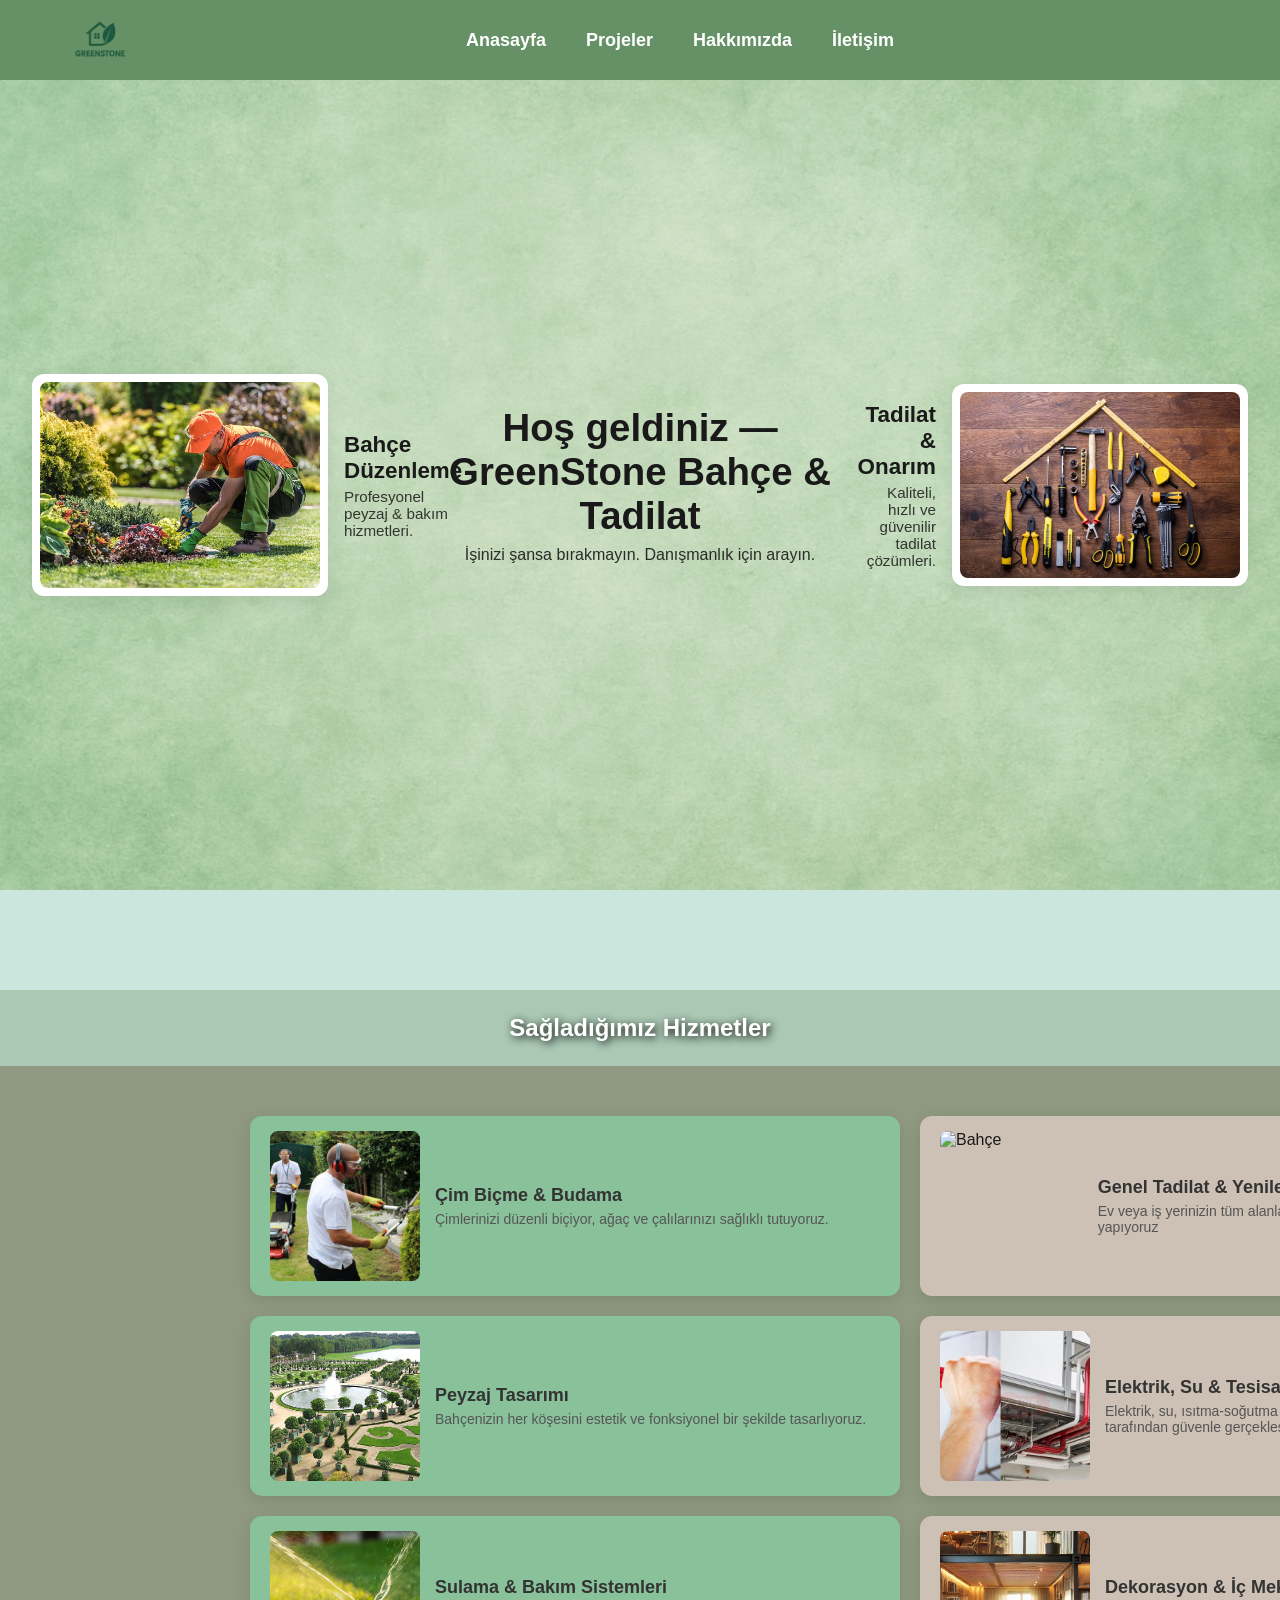
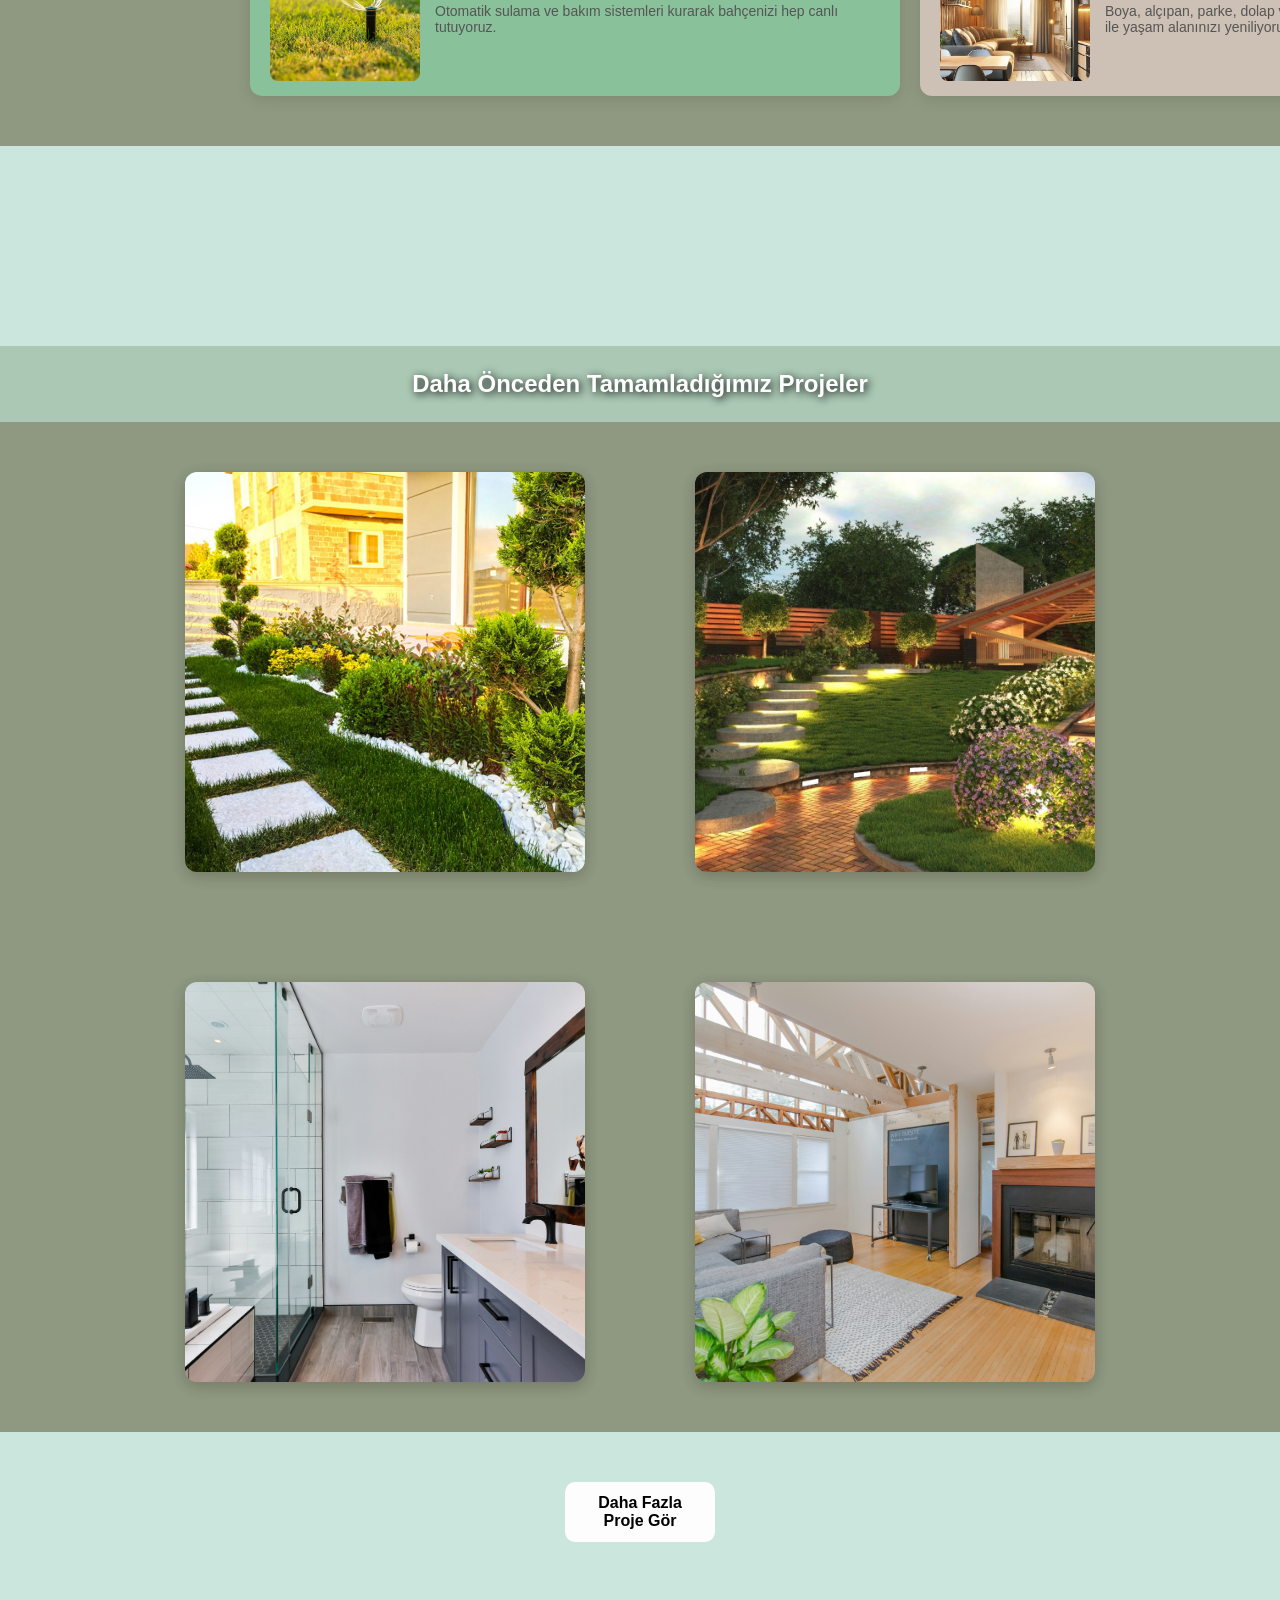
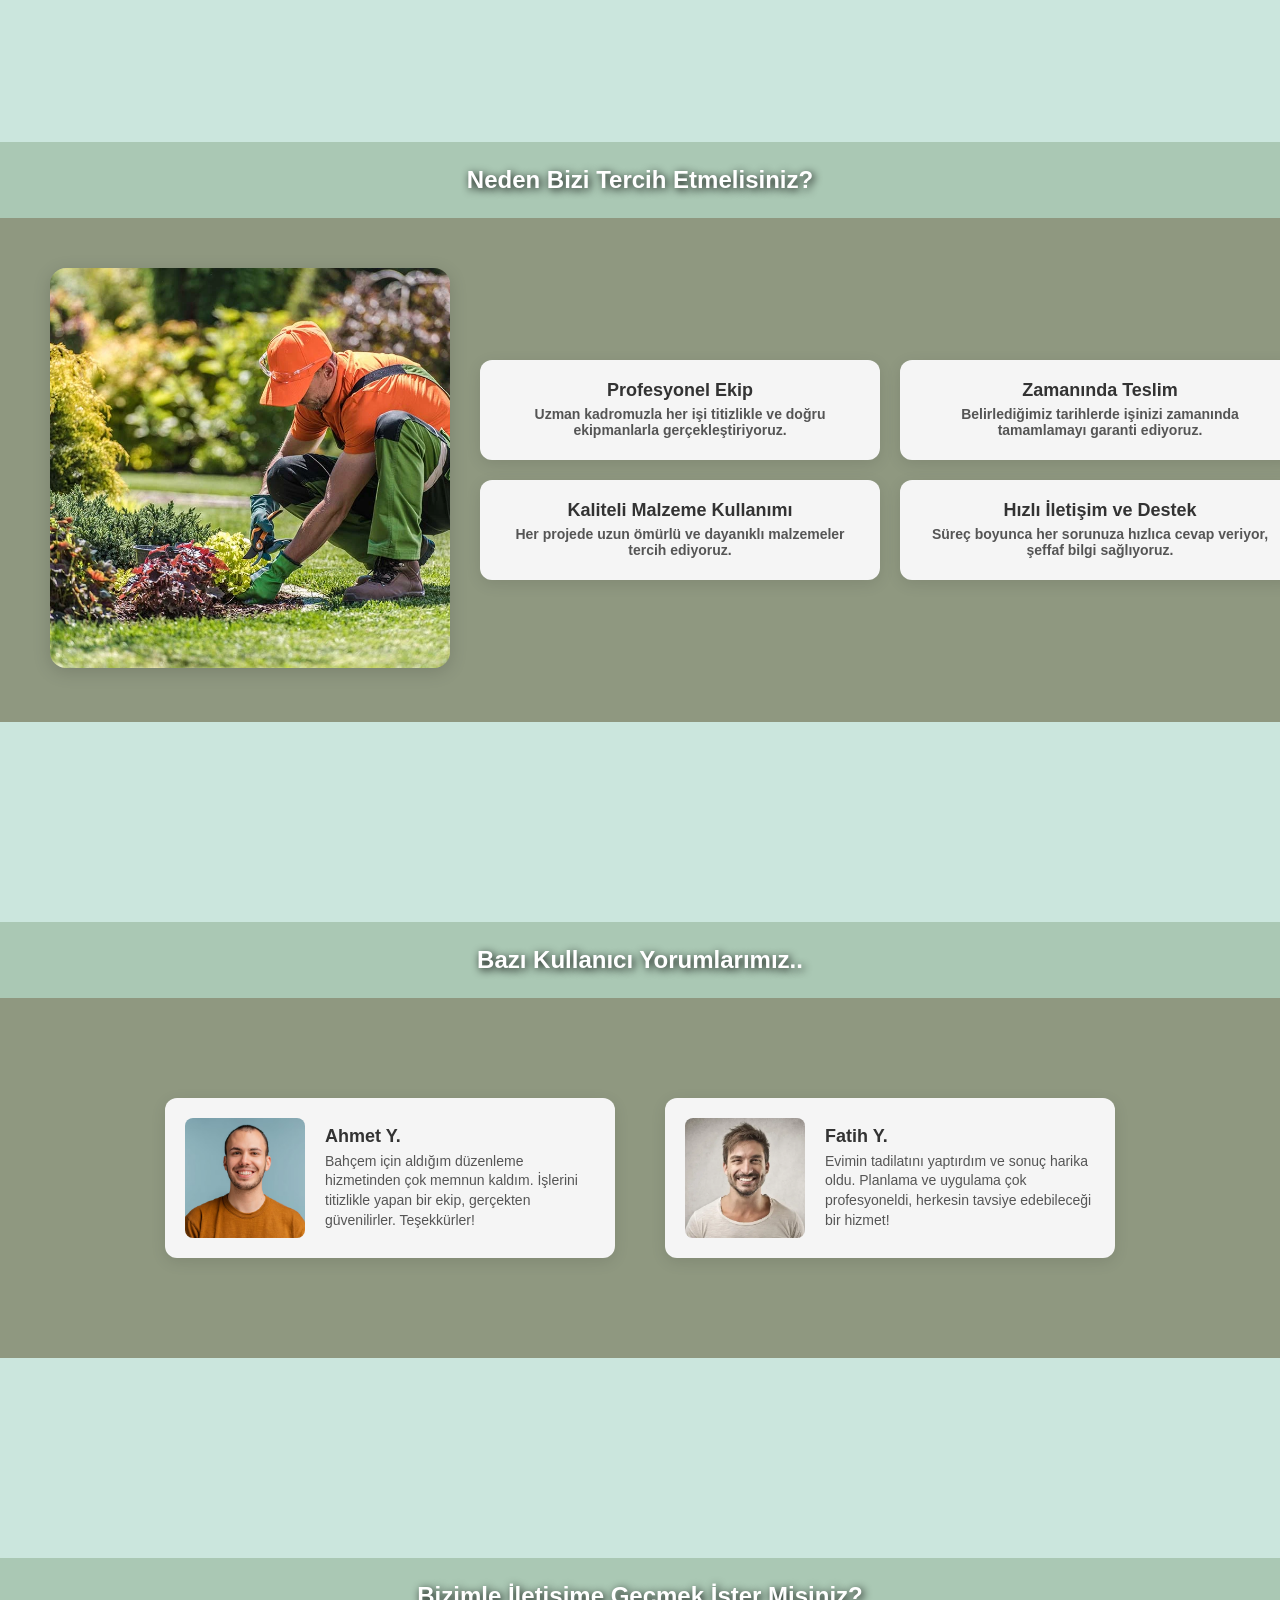
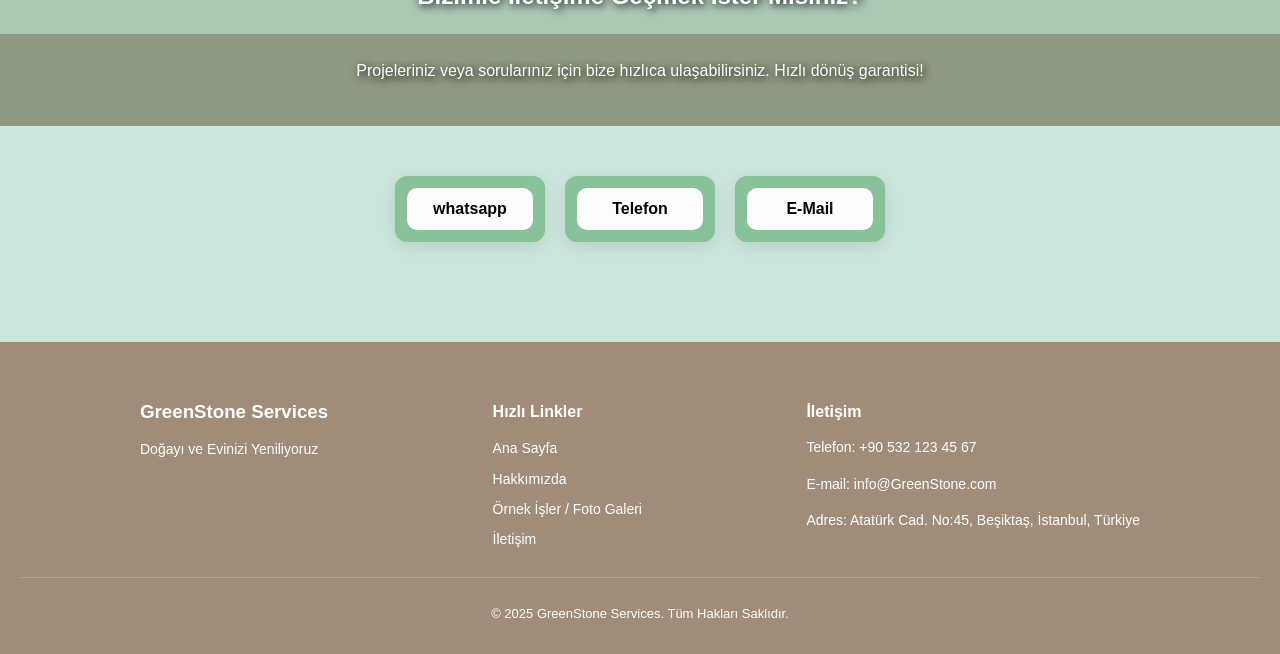
==== commit c84f9229: "Site Versiyon_3" ====
--- a/Bahcivanlik_Sitesi/index/index.html
+++ b/Bahcivanlik_Sitesi/index/index.html
@@ -13,10 +13,11 @@
     <link rel="stylesheet" href="assets/iletisim.css">
     <link rel="stylesheet" href="assets/hizmetler.css">
     <link rel="stylesheet" href="assets/nedenbiz.css">
+    <link rel="stylesheet" href="assets/footer.css">
     <style>
         body.vucut {
             
-            background-color: rgb(200, 230, 200);
+            background-color: rgb(203, 230, 221);
             background-size: cover;
             background-position: center;
             background-repeat:repeat;
@@ -28,64 +29,6 @@
         }
         
         
-
-        
-        .site-footer {
-            background-color: rgb(160, 140, 120); /* Açık kahve/gri ton */
-            color: #fff;
-            padding: 40px 20px 20px 20px;
-            font-family: Arial, sans-serif;
-        }
-
-        .footer-container {
-            display: flex;
-            justify-content: space-between;
-            flex-wrap: wrap;
-            gap: 30px;
-            max-width: 1000px;
-            margin: 0 auto;
-        }
-
-        .footer-col h3, .footer-col h4 {
-            margin-bottom: 15px;
-        }
-        .footer-col p, .footer-col li a {
-            color: #fff;
-            font-size: 14px;
-            line-height: 1.6;
-            text-decoration: none;
-        }
-        .footer-col ul {
-            list-style: none;
-            padding: 0;
-        }
-        .footer-col ul li {
-            margin-bottom: 8px;
-        }
-
-        .footer-col ul li a:hover {
-            color: rgb(34, 139, 34); /* Yeşil hover */
-            transition: 0.3s;
-        }
-
-        .footer-bottom {
-            text-align: center;
-            margin-top: 10px;
-            font-size: 13px;
-            border-top: 1px solid rgba(255,255,255,0.2);
-            padding-top: 15px;
-        }
-        
-
-
-    
-        @media (max-width: 768px) {
-            .footer-container {
-                flex-direction: column;
-                align-items: center;
-                text-align: center;
-            }
-        }
 
         @media (max-width: 768px) {
             .ana_menu {
@@ -126,16 +69,24 @@
 </head>
 <body class="vucut">
 
-    <header class="hero2">
-    <div class="ana_menu_div">
-        <nav class="ana_menu">
-        <a href="index.html" class="ana_menu_linkler"> Anasayfa</a>
-        <a href="urunler.html" class="ana_menu_linkler"> Projeler</a>
-        <a href="siparis.html" class="ana_menu_linkler"> İletişim</a>
-        <a href="hakkimizda.html" class="ana_menu_linkler"> Hakkımızda</a>
-        </nav>
-    </div>
-    </header>
+   <div class="hero2">
+        <div class="ana_menu_div">
+            
+            <div class="logo_div">
+                <a href="index.html">
+                    <img src="images/logo.png" alt="Site Logosu" class="logo"> 
+                </a>
+            </div>
+            
+            <div class="ana_menu">
+                <a href="index.html" class="ana_menu_linkler"> Anasayfa</a>
+                <a href="projeler.html" class="ana_menu_linkler"> Projeler</a>
+                <a href="hakkimizda.html" class="ana_menu_linkler"> Hakkımızda</a>
+                <a href="iletisim.html" class="ana_menu_linkler"> İletişim</a>
+                </div>
+
+        </div>
+    </div>
 
     <header class="hero" style="background-image: url(images/Giris\,AI.png);">
     <div class="side side--left">
@@ -166,8 +117,9 @@
   </header>
     
     <div style="text-align: center;">
-        <div class="hizmetlertxt">sağladığımız Hizmetler</div>  
-    </div>
+        <div class="hizmetlertxt">Sağladığımız Hizmetler</div>  
+    </div>
+
     <div class="hizmetler_container">
 
     
@@ -228,8 +180,9 @@
     
 
 </div>
-    <div style="text-align: center;">
-    <p class="dahaoncetamamladıgımız">Daha Önceden Tamamladığımız Projeler</p>
+
+    <div style="text-align: center;">
+        <p class="dahaoncetamamladıgımız">Daha Önceden Tamamladığımız Projeler</p>
     </div>
     <div class="TamamlananProjeler">
         <div class="projeler">
@@ -247,7 +200,7 @@
 
     </div>
     <button class="fotogaleri_button">
-        Daha Fazla Proje Gör
+        <a href="projeler.html">Daha Fazla Proje Gör</a>
     </button>
 
     <div style="text-align: center;">
@@ -288,9 +241,9 @@
      </div>
 
     <div style="text-align: center;">
-        <div class="yorumlar_txt">
-            <p>Bazı Kullanıcı Yorumlarımız..</p>
-        </div>
+       
+            <p class="yorumlar_txt">Bazı Kullanıcı Yorumlarımız..</p>
+    
     </div>
 
     <div class="yorum_Konteyner">
@@ -314,9 +267,7 @@
     </div>
     
     <div style="text-align: center;">
-        <div class="yorumlar_txt">
-            <p>Bizimle İletişime Geçmek İster Misiniz?</p>
-        </div>   
+            <p class="yorumlar_txt">Bizimle İletişime Geçmek İster Misiniz?</p>
     </div>
     <div style="text-align: center;">
         <div class="iletisimtxt">
--- a/Bahcivanlik_Sitesi/index/assets/Giris.css
+++ b/Bahcivanlik_Sitesi/index/assets/Giris.css
@@ -14,6 +14,8 @@
   background: var(--bg);
   color: #191919;
 }
+
+
 
 
 /* Giriş bölümünün arka plan resmi */
@@ -42,7 +44,10 @@
   margin:0 0 .5rem 0;
   font-size: clamp(1.6rem, 3.5vw, 2.4rem);
 }
-.center-content p{ margin:0; opacity:.9 }
+.center-content p{
+  margin:0; 
+  opacity:.9 
+}
 
 /* Her iki yanın ortak düzeni */
 .side{
--- a/Bahcivanlik_Sitesi/index/assets/yorumlar.css
+++ b/Bahcivanlik_Sitesi/index/assets/yorumlar.css
@@ -1,21 +1,23 @@
 .yorumlar_txt{
             display: block;
-            padding: 12px 12px 12px 12px;
+            padding: 24px 0px 24px 0px;
             color: white;
             font-size: 24px;
             font-weight: bold;
             text-shadow: 2px 2px 8px black;
             background-color: rgb(170, 200, 180);
             margin-top: 200px;
+            margin-bottom: 0px;
            
             
         }
         .yorum_Konteyner {
             display: flex;
             flex-wrap: wrap;
+            background-color: rgb(143, 152, 128);
             justify-content: center; /* Ortaya getirir */
             gap: 50px;               /* Yorumlar arası boşluk */
-            margin: 100px auto;
+            padding: 100px ;
         }
 
         .yorumlar {
--- a/Bahcivanlik_Sitesi/index/assets/Projeler.css
+++ b/Bahcivanlik_Sitesi/index/assets/Projeler.css
@@ -1,21 +1,25 @@
 .dahaoncetamamladıgımız{
             display: block;
-            padding: 12px 12px;
+            padding: 24px ;
             color: white;
             font-size: 24px;
             font-weight: bold;
             text-shadow: 2px 2px 8px black;
             background-color: rgb(170, 200, 180);
             margin-top: 200px;
+            margin-bottom: 0px;
             
         }
 
         .TamamlananProjeler {
             display: flex;
-            flex-wrap: wrap;       
+            flex-wrap: wrap; 
+            background-color: rgb(143, 152, 128);
+            padding: 50px;
             gap: 110px;            
-            justify-content: flex-start; 
-            margin: 50px;          
+            justify-content: center; 
+            margin-bottom: 50px;
+                       
         }
 
         .projeler {  
@@ -56,8 +60,24 @@
             transition: all 0.3s ease;
             margin: 0 auto;
         }
-        .fotogaleri_button:hover {
-            background-color: #363a3b; 
+        .fotogaleri_button:hover{
+            background-color: #449367; 
             transform: translateY(-3px); 
             box-shadow: 0 5px 15px rgba(0,0,0,0.3); 
-        }+            color: white;
+            
+        }
+
+        .fotogaleri_button a{
+            text-decoration: none;
+            color: black;
+            font-weight: bold;
+        }
+
+        .fotogaleri_button a:hover{
+            color: white;
+        }
+
+        
+
+        
--- a/Bahcivanlik_Sitesi/index/assets/navigator_bar.css
+++ b/Bahcivanlik_Sitesi/index/assets/navigator_bar.css
@@ -1,38 +1,59 @@
 
-        .hero2{
-               
-                background-color: rgb(102, 145, 102);
-                width: 100%;
-                background-size: cover;
-                background-position: center;
-                background-repeat: no-repeat;
-        }
-        .ana_menu_div {
-        max-width: 1200px;  /* içerik genişliği */
-        margin: 0 auto;     /* ortala */
-        padding: 10px 0;    /* üst-alt boşluk */
-        display: flex;
-        justify-content: center;
-        }
 
-        .ana_menu {
-        display: flex;
-        gap: 40px;
-        background: none;   /* tablo kutu arka planını kaldırdık */
-        border: none;
-        }
+.hero2 {
+    background-color: rgb(102, 145, 102); 
+    width: 100%;
+}
 
-        .ana_menu_linkler {
-        color: white;
-        text-decoration: none;
-        font-weight: bold;
-        font-size: 18px;
-        display: flex;
-        align-items: center;
-        gap: 8px;
-        transition: color 0.3s;
-        }
 
-        .ana_menu_linkler:hover {
-        color: green;
-        }+.ana_menu_div {
+    max-width: 1200px; 
+    margin: 0 auto; 
+    padding: 10px 20px; 
+    display: flex;
+    justify-content: space-between; 
+    align-items: center; 
+}
+
+.logo{
+        object-fit: contain;
+        width:80px;
+         height: auto;
+}
+
+.logo_div a img {
+    height: 60px; 
+    display: block;
+}
+
+
+.ana_menu {
+    display: flex;
+    gap: 40px;
+    list-style: none;
+    padding: 0;
+    margin: 0;
+    
+    
+   
+    flex: 1; 
+    justify-content: center;
+    /* ------------------------------------------- */
+}
+
+/* Menü Bağlantı Linkleri */
+.ana_menu_linkler {
+    color: white;
+    text-decoration: none;
+    font-weight: bold;
+    font-size: 18px;
+    display: flex;
+    align-items: center;
+    gap: 8px;
+    transition: color 0.3s;
+}
+
+/* Menü Bağlantısı Hover Etkisi */
+.ana_menu_linkler:hover {
+    color: #4CAF50; 
+}
--- a/Bahcivanlik_Sitesi/index/assets/iletisim.css
+++ b/Bahcivanlik_Sitesi/index/assets/iletisim.css
@@ -1,20 +1,26 @@
 .iletisimtxt{
-            display: inline-block;
-            padding: 12px 12px;
+            display: block;
+            padding: 12px;
             color: white;
-            font-size: 14px;
+            font-size: 16px;
             font-weight:normal;
             text-shadow: 2px 2px 8px black;
             margin-top: 0px;
             align-items: center;
             left: 50%;
-            margin-top: 20px;
+            margin-top: 0px;
+            margin-bottom: 0px;
+            padding-bottom: 30px;
+            background-color: rgb(143, 152, 128);
         }
         .butonlar_container{
             display: flex;
             flex-wrap: wrap ;
             gap: 20px;
+           
             justify-content: center;
+            margin-top: 50px;
+            
         }
         .buton{
             display: flex;
@@ -25,6 +31,7 @@
             width: 150px;
             box-shadow: 0 4px 15px rgba(0,0,0,0.1);
             transition: transform 0.3s;
+            margin-bottom: 100px;
         }
         
         .iletisimbutonu{
@@ -40,6 +47,7 @@
             cursor: pointer;
             transition: all 0.3s ease;
             margin: 0 auto;
+            
         }
 
         .iletisimbutonu a{
--- a/Bahcivanlik_Sitesi/index/assets/hizmetler.css
+++ b/Bahcivanlik_Sitesi/index/assets/hizmetler.css
@@ -1,7 +1,7 @@
 
         .hizmetlertxt{
             display: block;
-            padding: 12px 12px;
+            padding: 24px 24px;
             color: white;
             font-size: 24px;
             font-weight: bold;
@@ -11,9 +11,12 @@
 
         }   
         .hizmetler_container {
-            display: flex;         /* iki sütunu yan yana hizalar */
+            display: flex; 
+            background-color: rgb(143, 152, 128);
+            
+            padding: 50px 250px 50px 250px;        
             justify-content: space-between; /* solda ve sağda boşluk bırakır */
-            margin: 50px 250px 50px 250px;          /* üst-alt boşluk */
+                    /* üst-alt boşluk */
             gap: 20px; 
                             /* sütunlar arası boşluk */
             }
--- a/Bahcivanlik_Sitesi/index/assets/nedenbiz.css
+++ b/Bahcivanlik_Sitesi/index/assets/nedenbiz.css
@@ -1,6 +1,6 @@
         .nedenbiztxt{
             display: block;
-            padding: 12px 12px;
+            padding: 24px 24px;
             color: white;
             font-size: 24px;
             font-weight: bold;
@@ -15,9 +15,10 @@
         .hizmet-alani {
             display: flex;
             justify-content: space-between;
+            background-color: rgb(143, 152, 128);
             align-items: center;
             gap: 30px;
-            margin: 50px;
+            padding: 50px;
         }
 
         
--- a/Bahcivanlik_Sitesi/index/assets/footer.css
+++ b/Bahcivanlik_Sitesi/index/assets/footer.css
@@ -0,0 +1,53 @@
+    .site-footer {
+            background-color: rgb(160, 140, 120); /* Açık kahve/gri ton */
+            color: #fff;
+            padding: 40px 20px 20px 20px;
+            font-family: Arial, sans-serif;
+        }
+
+        .footer-container {
+            display: flex;
+            justify-content: space-between;
+            flex-wrap: wrap;
+            gap: 30px;
+            max-width: 1000px;
+            margin: 0 auto;
+        }
+
+        .footer-col h3, .footer-col h4 {
+            margin-bottom: 15px;
+        }
+        .footer-col p, .footer-col li a {
+            color: #fff;
+            font-size: 14px;
+            line-height: 1.6;
+            text-decoration: none;
+        }
+        .footer-col ul {
+            list-style: none;
+            padding: 0;
+        }
+        .footer-col ul li {
+            margin-bottom: 8px;
+        }
+
+        .footer-col ul li a:hover {
+            color: rgb(34, 139, 34); /* Yeşil hover */
+            transition: 0.3s;
+        }
+
+        .footer-bottom {
+            text-align: center;
+            margin-top: 10px;
+            font-size: 13px;
+            border-top: 1px solid rgba(255,255,255,0.2);
+            padding-top: 15px;
+        }
+
+        @media (max-width: 768px) {
+            .footer-container {
+                flex-direction: column;
+                align-items: center;
+                text-align: center;
+            }
+        }
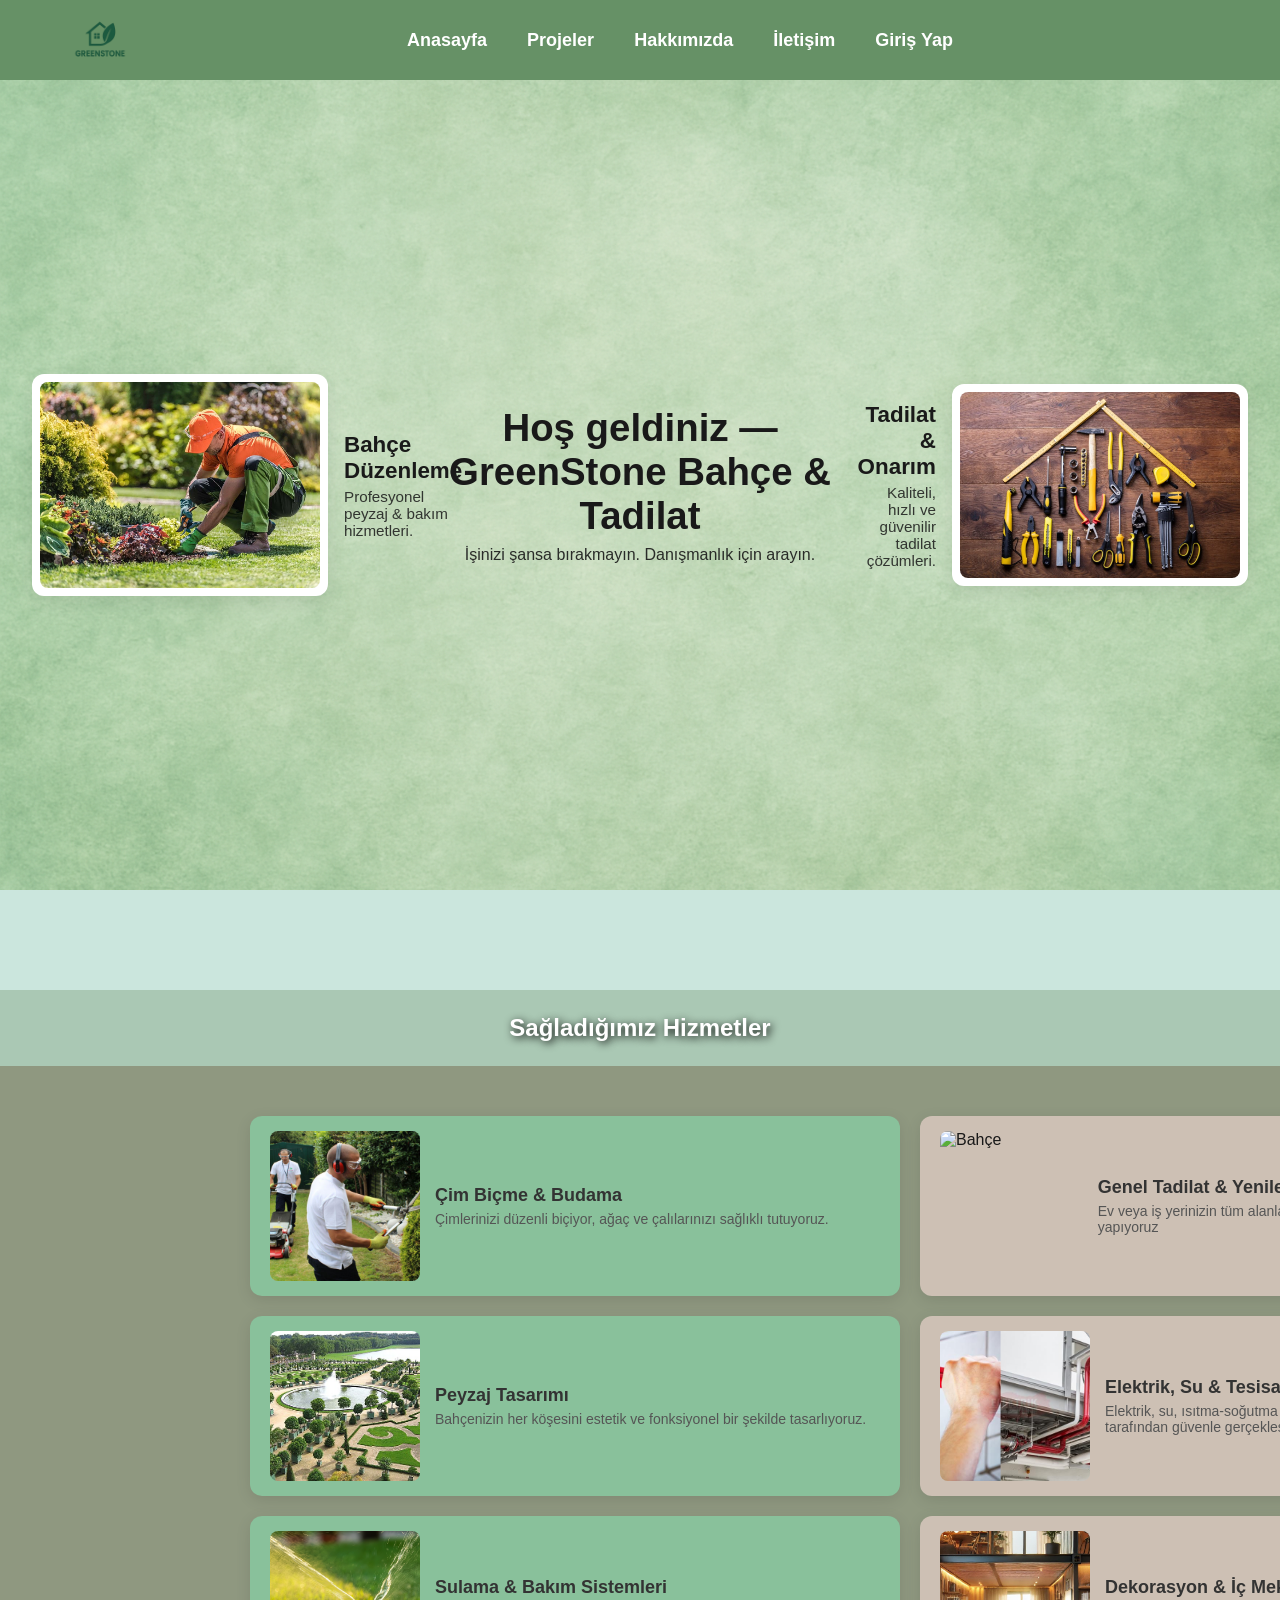
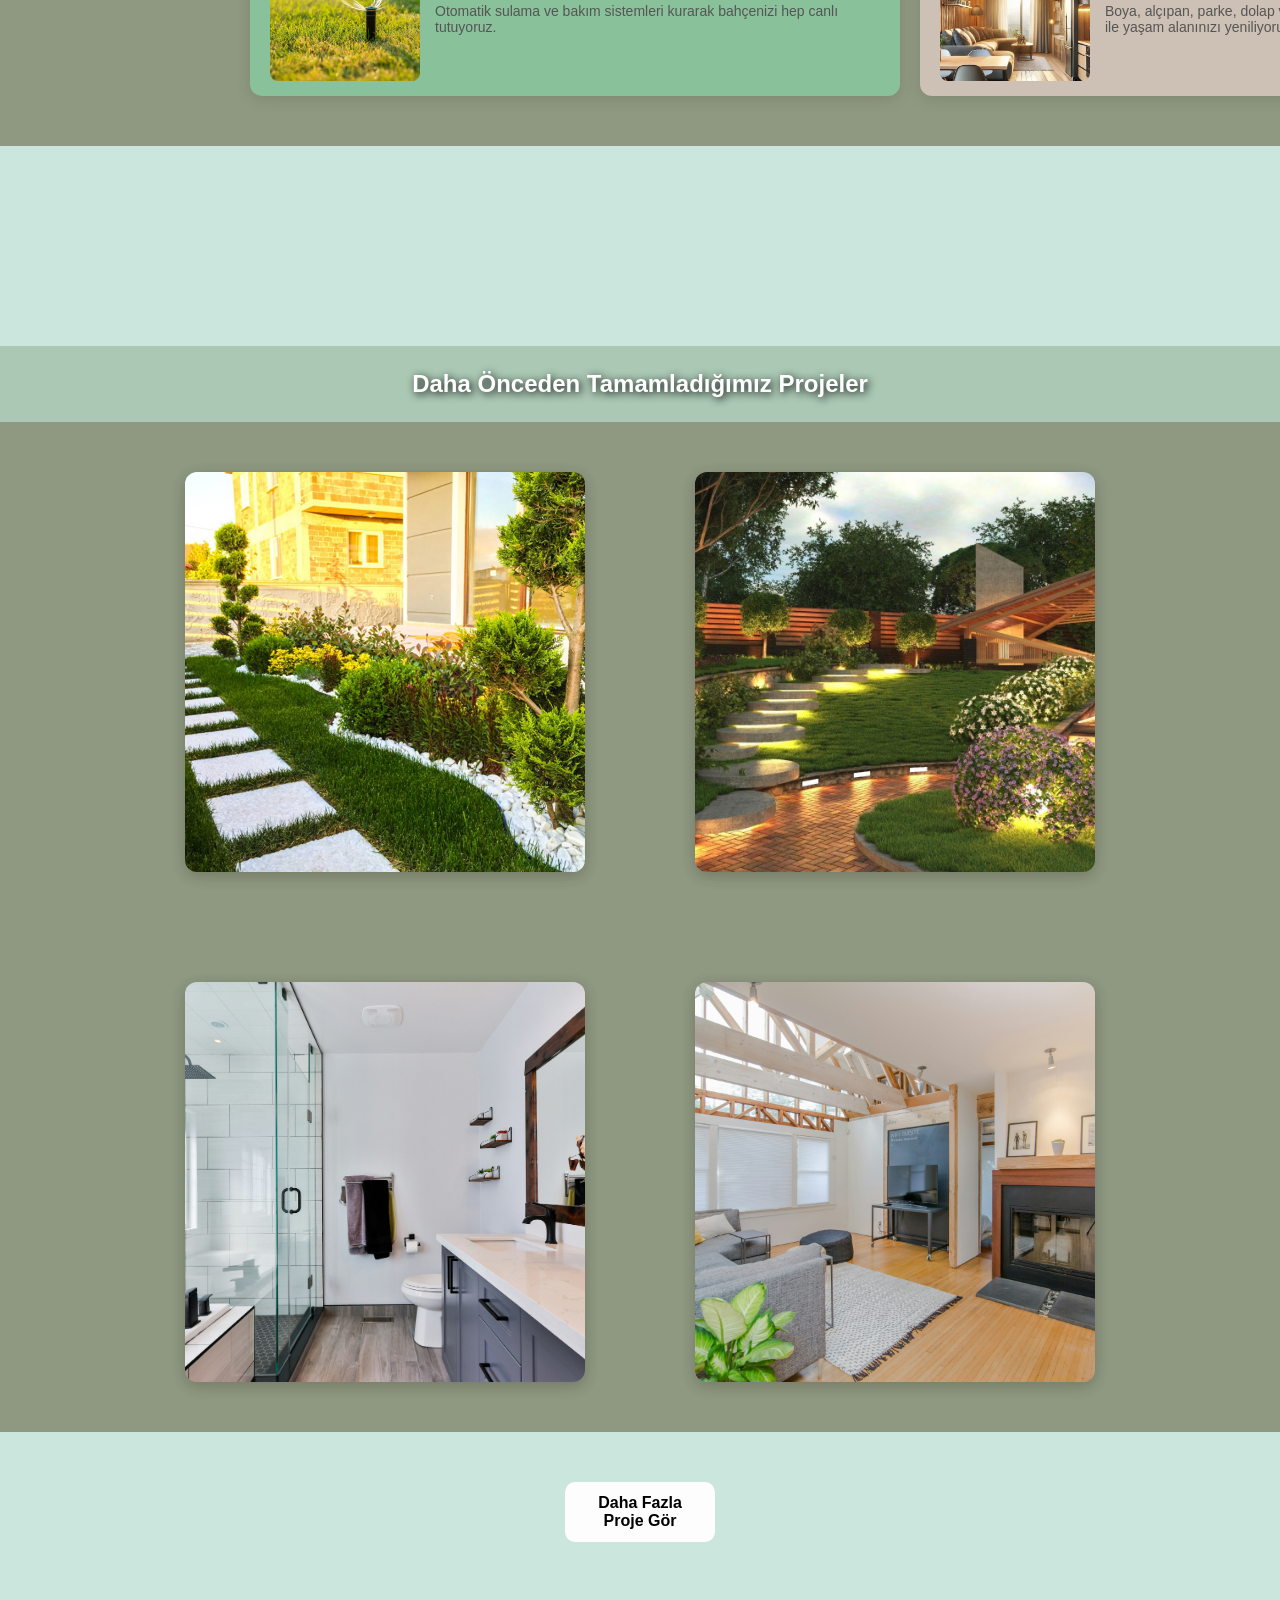
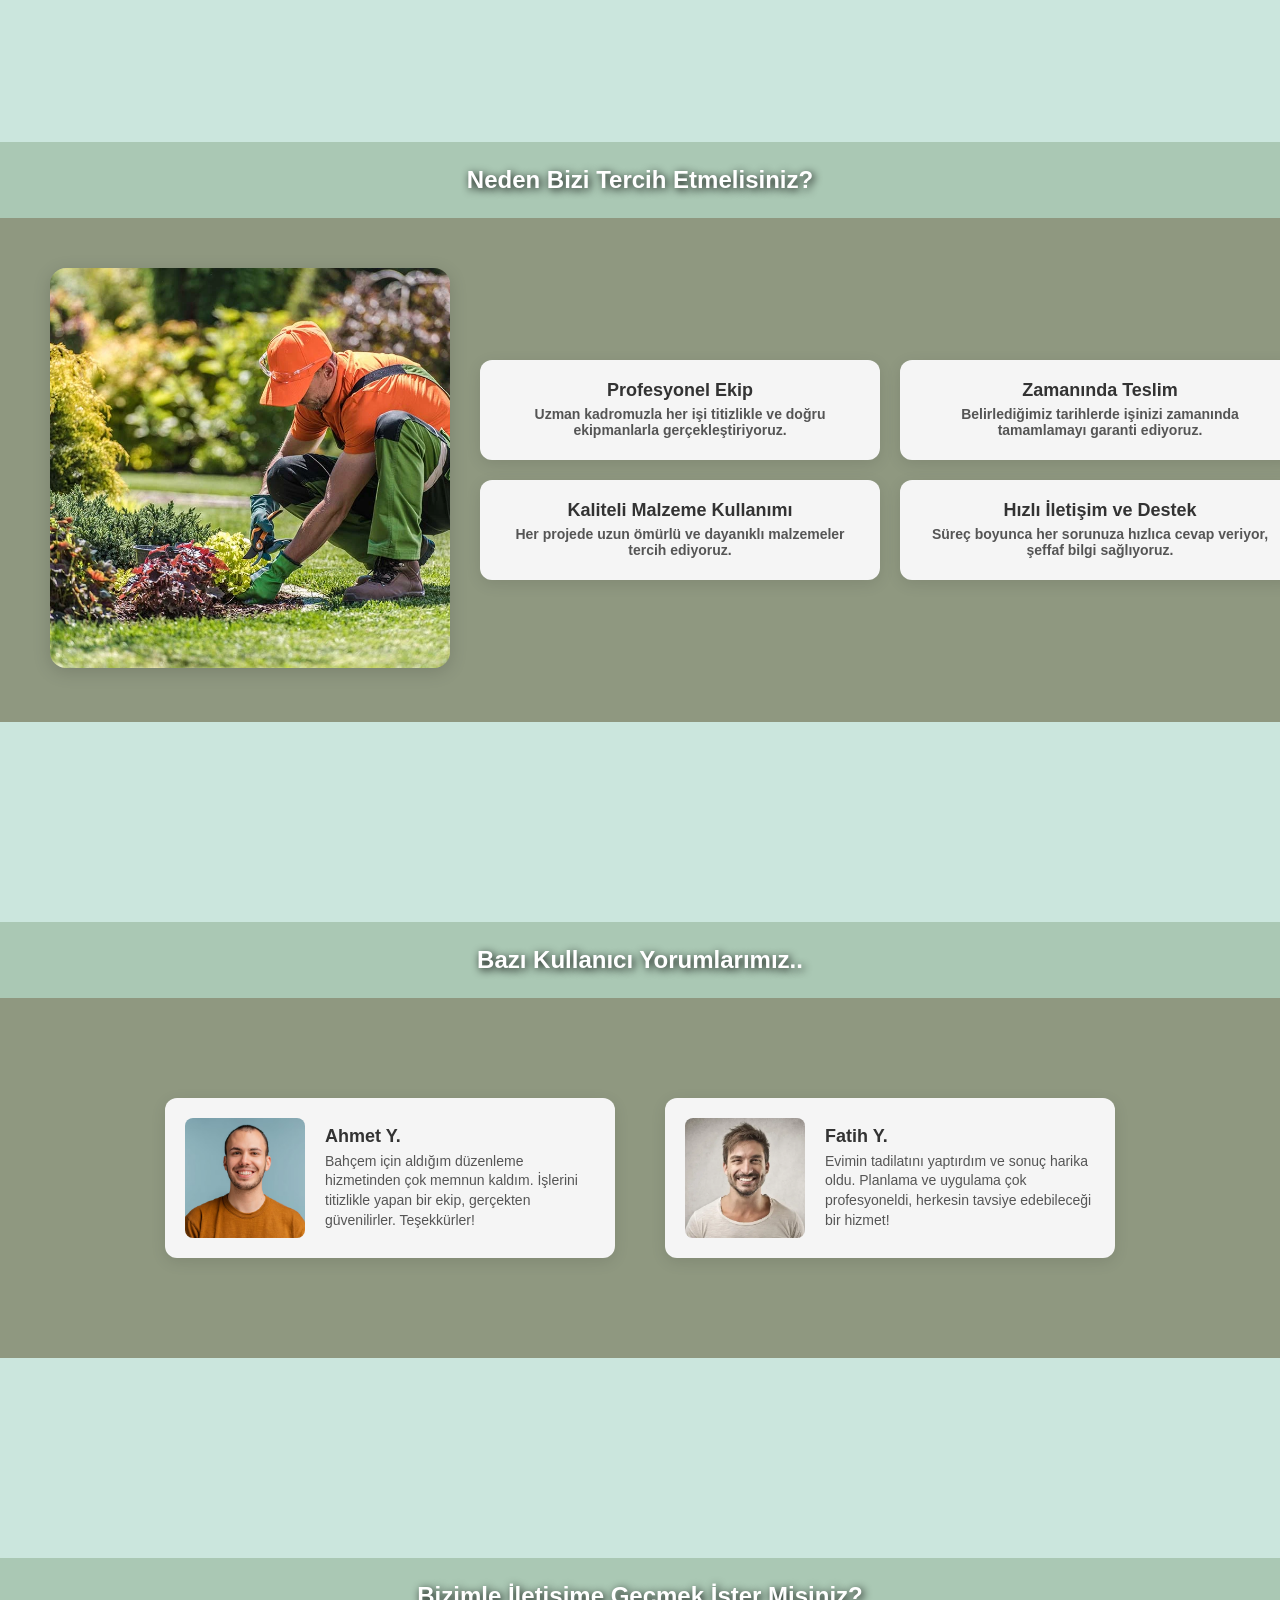
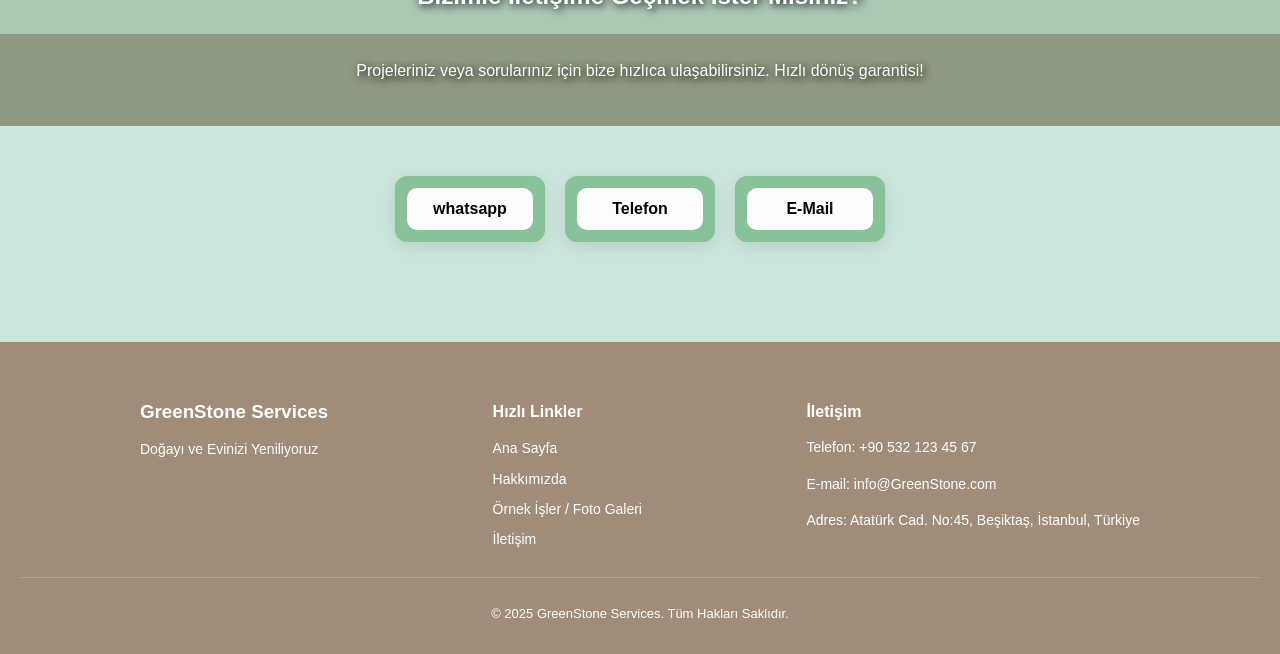
==== commit 49649b5b: "2. kontrolden sonraki son hal" ====
--- a/Bahcivanlik_Sitesi/index/index.html
+++ b/Bahcivanlik_Sitesi/index/index.html
@@ -14,6 +14,7 @@
     <link rel="stylesheet" href="assets/hizmetler.css">
     <link rel="stylesheet" href="assets/nedenbiz.css">
     <link rel="stylesheet" href="assets/footer.css">
+    <link rel="icon" href="images/logo.png" type="image/png">
     <style>
         body.vucut {
             
@@ -82,10 +83,20 @@
                 <a href="index.html" class="ana_menu_linkler"> Anasayfa</a>
                 <a href="projeler.html" class="ana_menu_linkler"> Projeler</a>
                 <a href="hakkimizda.html" class="ana_menu_linkler"> Hakkımızda</a>
-                <a href="iletisim.html" class="ana_menu_linkler"> İletişim</a>
+
+                <div class="dropdown">
+                    <a href="iletisim.html" class="ana_menu_linkler"> İletişim</a>
+                
+                <div class="dropdown-menu">
+                    <a href="iletisim.html#calisma">çalışma saatleri</a>
+                    <a href="iletisim.html#sorular">sıkça sorulan sorular</a>
+                    <a href="iletisim.html#konumumuz">Konumumuz</a>
+                    <a href="iletisim.html#bize_ulas">Bize Ulaşın</a>
+                 </div>
                 </div>
-
-        </div>
+                <a href="Uye_giris.html" class="ana_menu_linkler"> Giriş Yap</a>
+        </div>
+    </div>
     </div>
 
     <header class="hero" style="background-image: url(images/Giris\,AI.png);">
@@ -299,8 +310,8 @@
             <ul>
                 <li><a href="index.html">Ana Sayfa</a></li>
                 <li><a href="hakkimizda.html">Hakkımızda</a></li>
-                <li><a href="#">Örnek İşler / Foto Galeri</a></li>
-                <li><a href="#">İletişim</a></li>
+                <li><a href="projeler.html">Örnek İşler / Foto Galeri</a></li>
+                <li><a href="iletisim.html">İletişim</a></li>
             </ul>
         </div>
 
--- a/Bahcivanlik_Sitesi/index/assets/navigator_bar.css
+++ b/Bahcivanlik_Sitesi/index/assets/navigator_bar.css
@@ -57,3 +57,40 @@
 .ana_menu_linkler:hover {
     color: #4CAF50; 
 }
+
+.dropdown{
+    position: relative;
+}
+
+.dropdown-menu{
+    position: absolute;
+    top: 100%;
+    left: 0;
+    background-color: rgb(102, 145, 102);
+    min-width: 160px;
+    padding: 10px 0; 
+
+    display: flex;
+    flex-direction: column;
+
+    opacity: 0;
+    visibility: hidden;
+    transform: translateY(10px);
+    transition: 0.3s ease;
+}
+
+.dropdown:hover .dropdown-menu {
+    opacity: 1;
+    visibility: visible;
+    transform: translateY(0);
+}
+
+.dropdown-menu a {
+    padding: 8px 15px;
+    color: white;
+    text-decoration: none;
+}
+
+.dropdown-menu a:hover {
+    background-color: rgb(34, 139, 34);
+}
